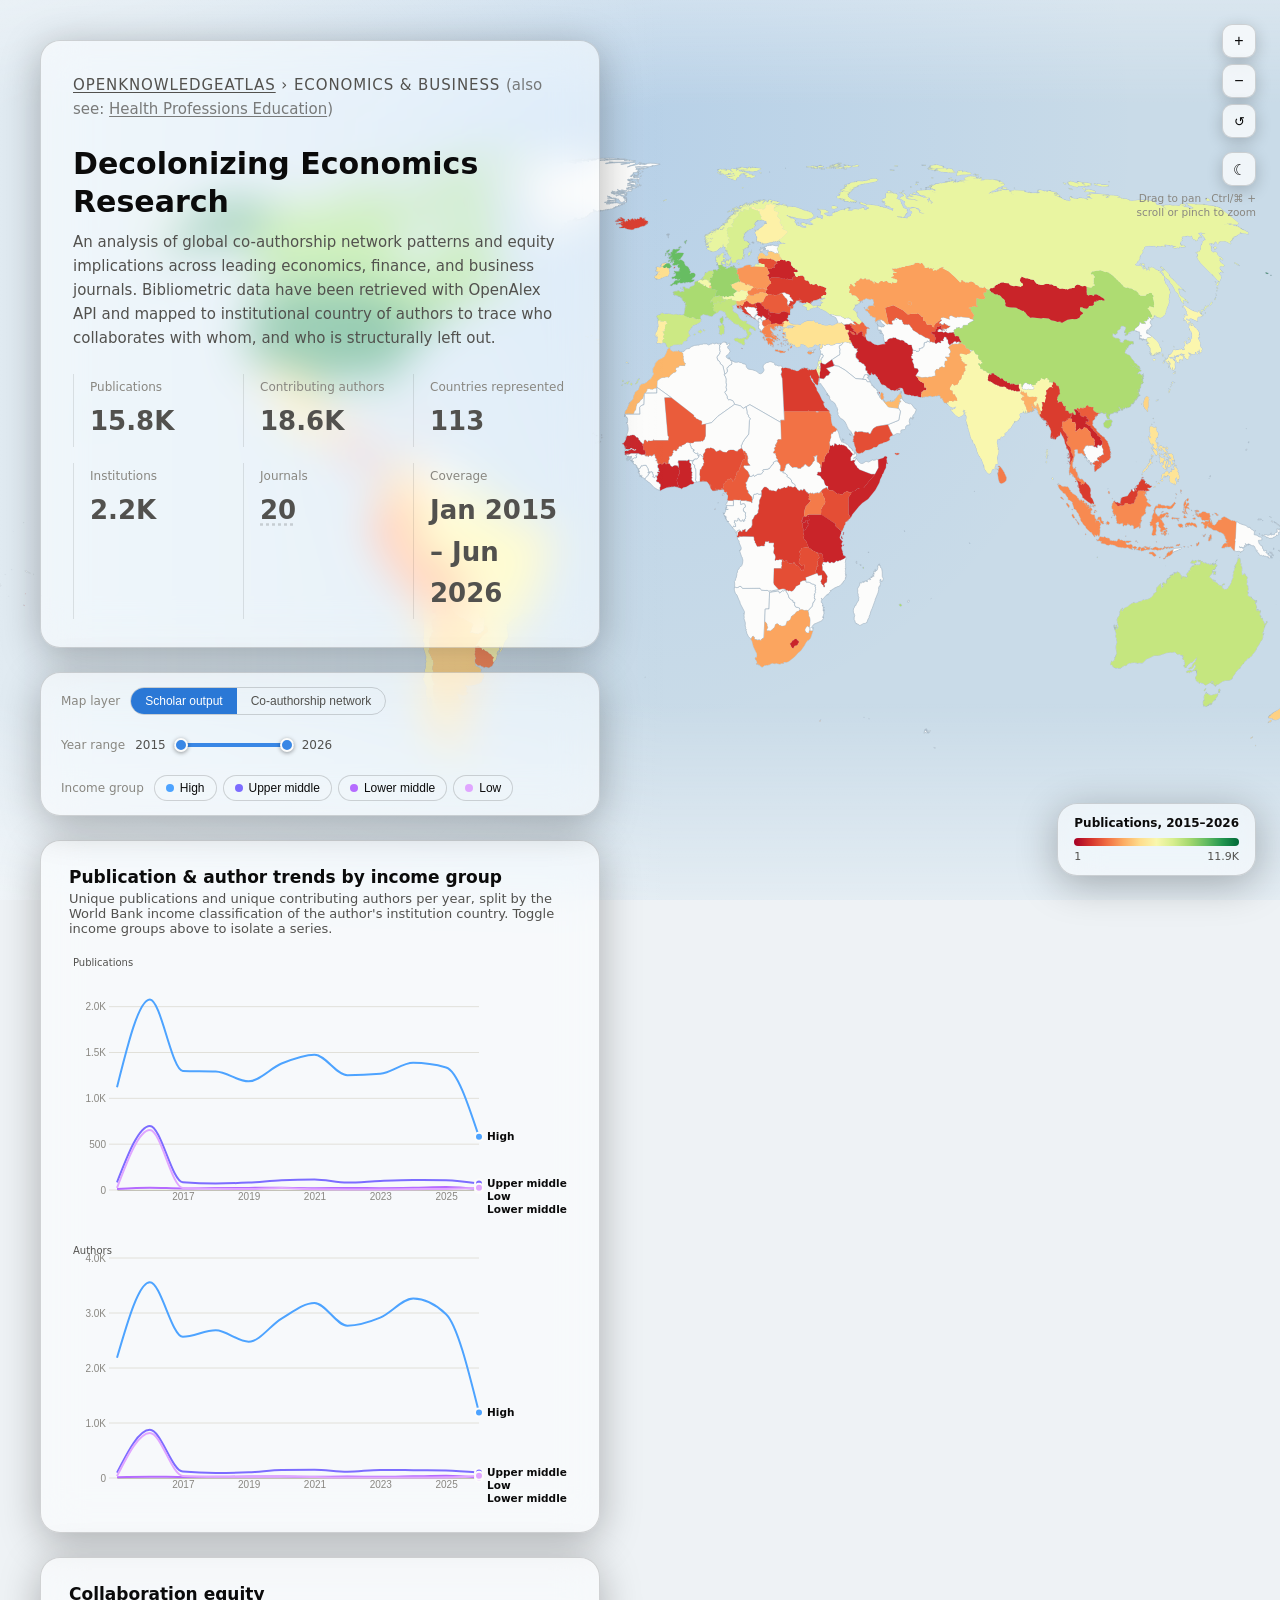
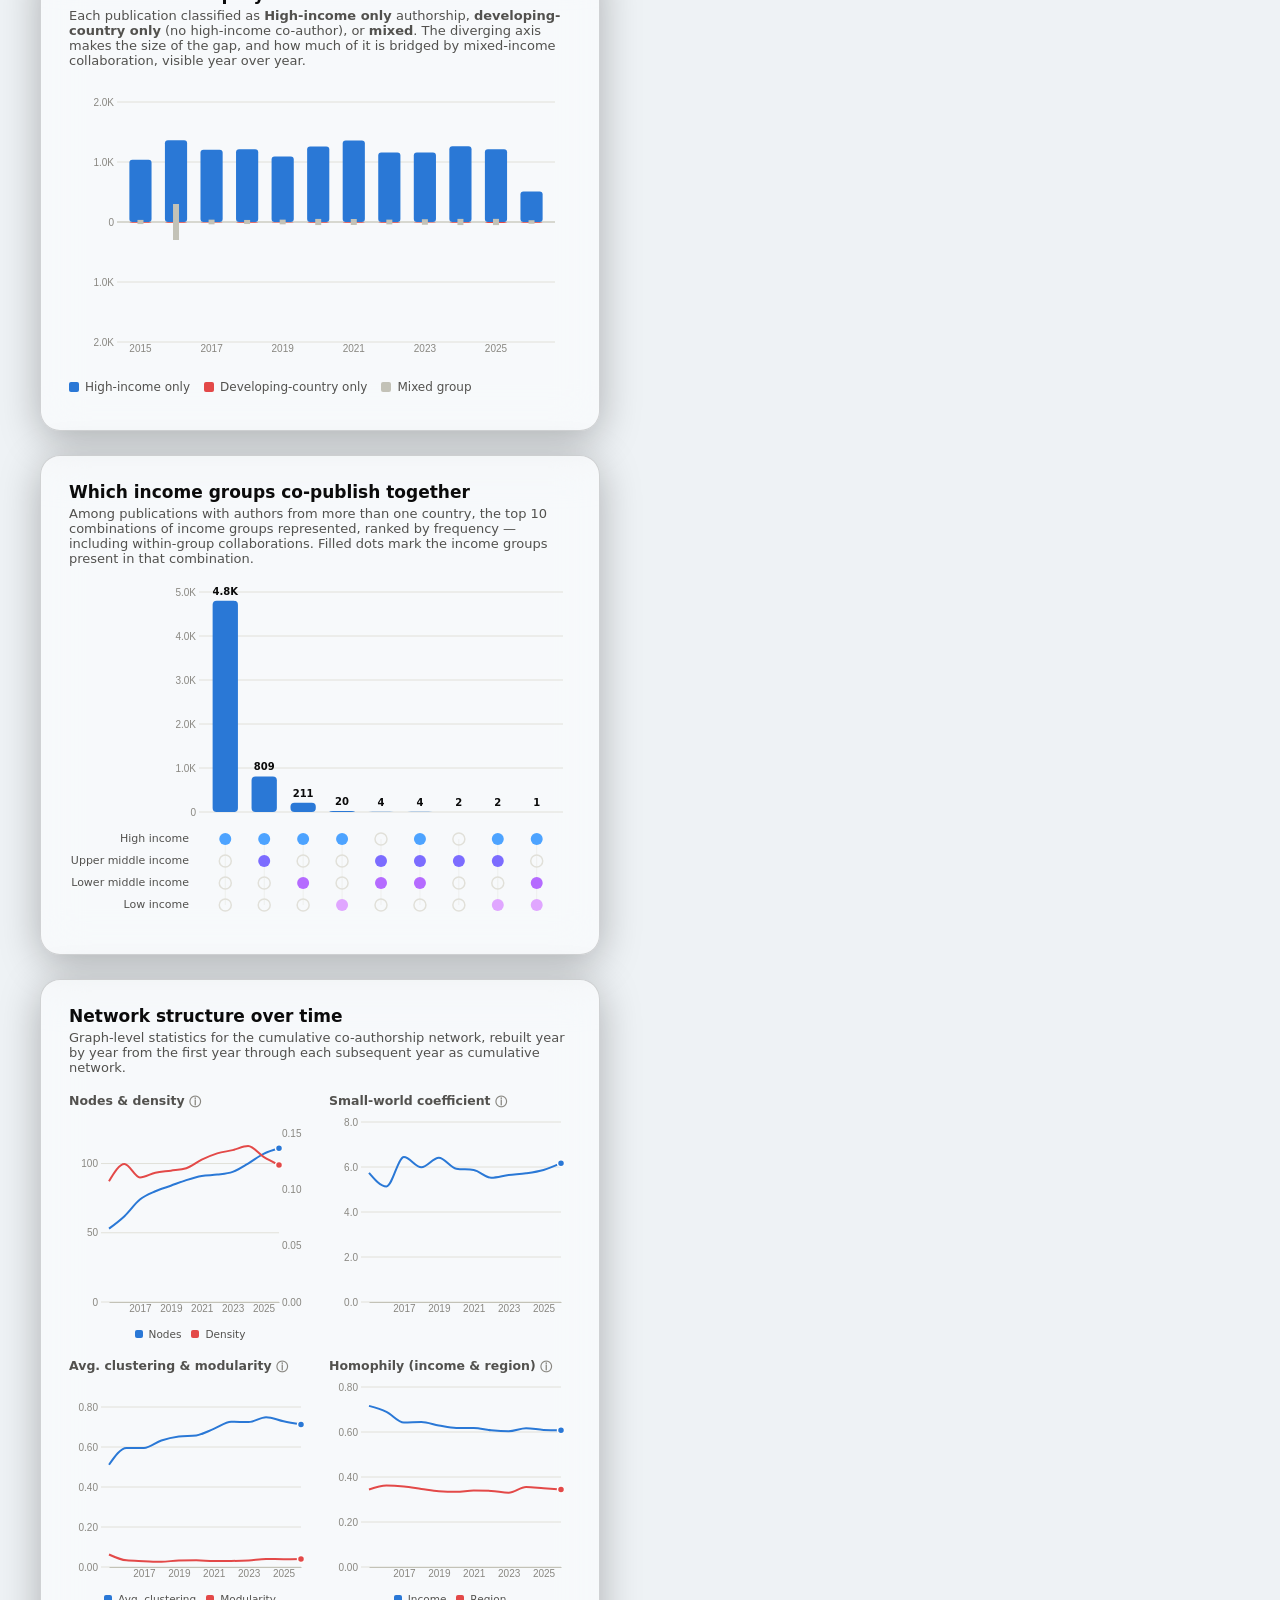
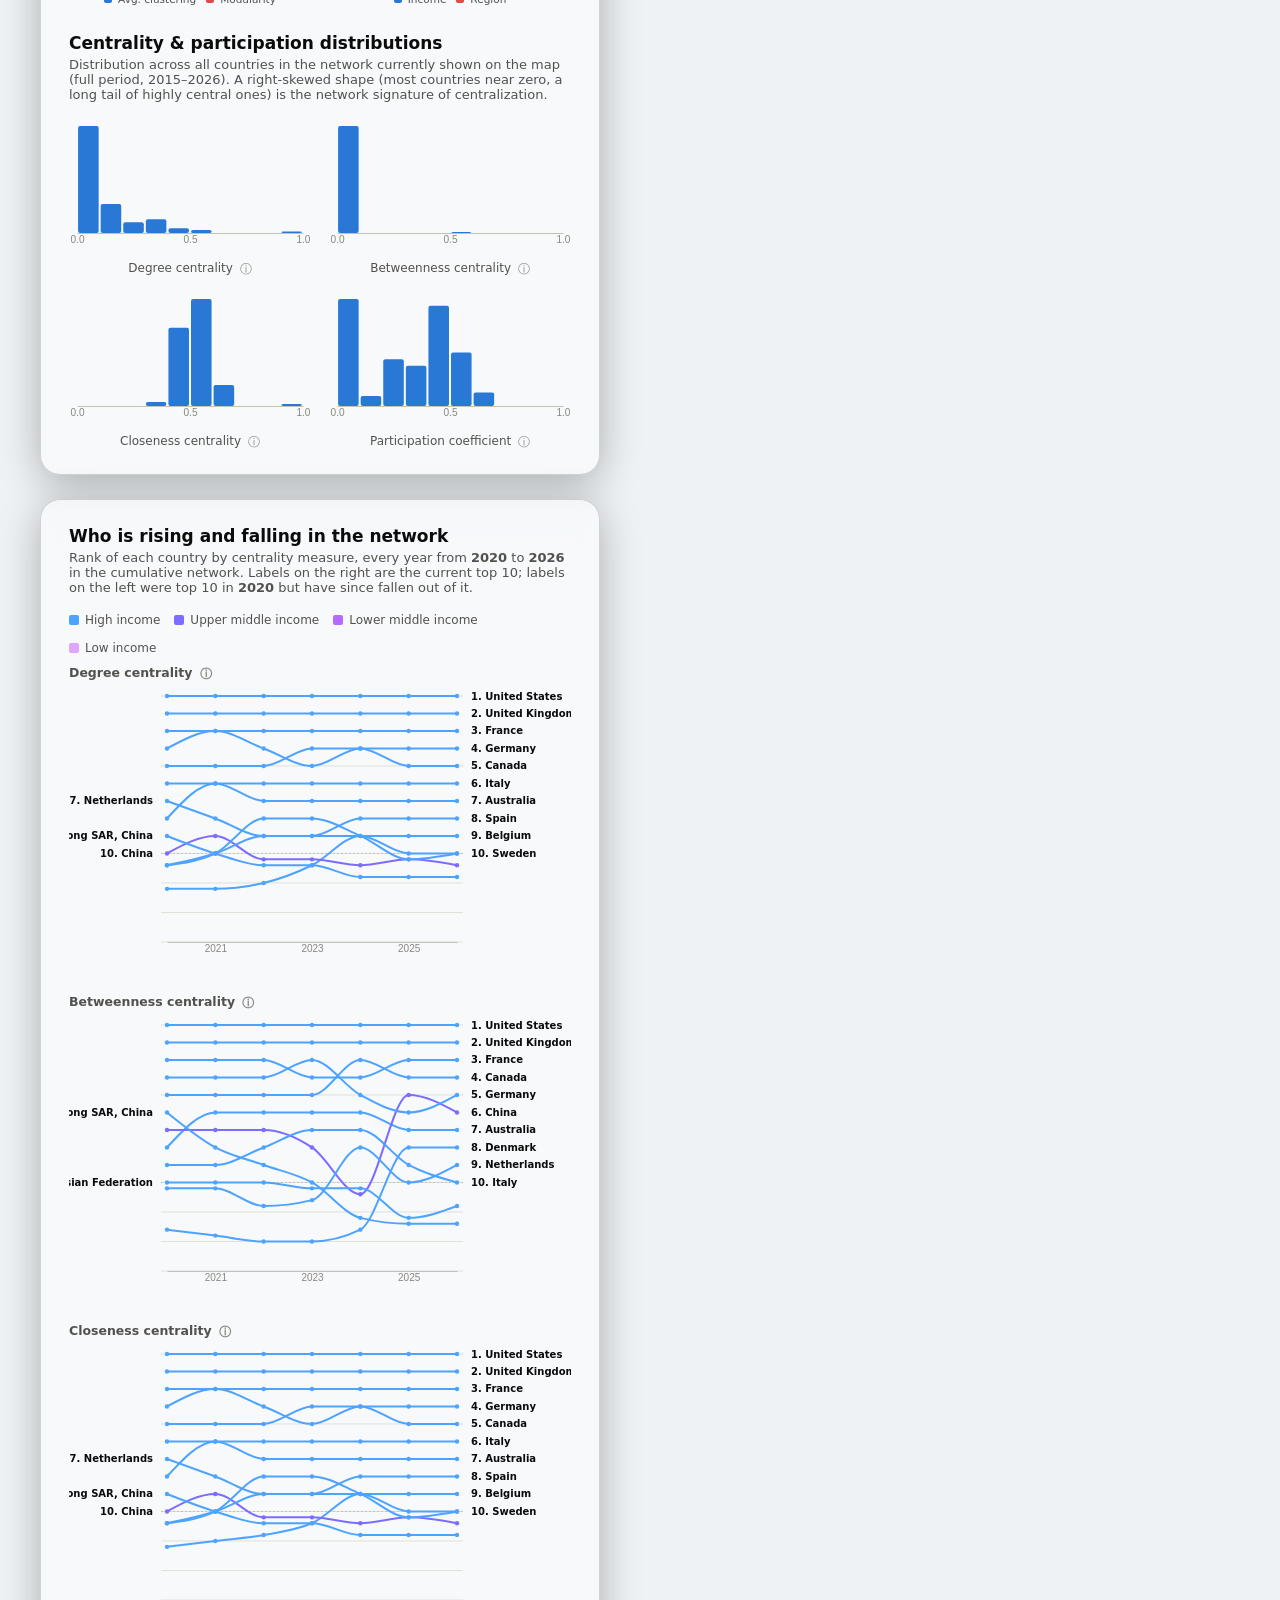
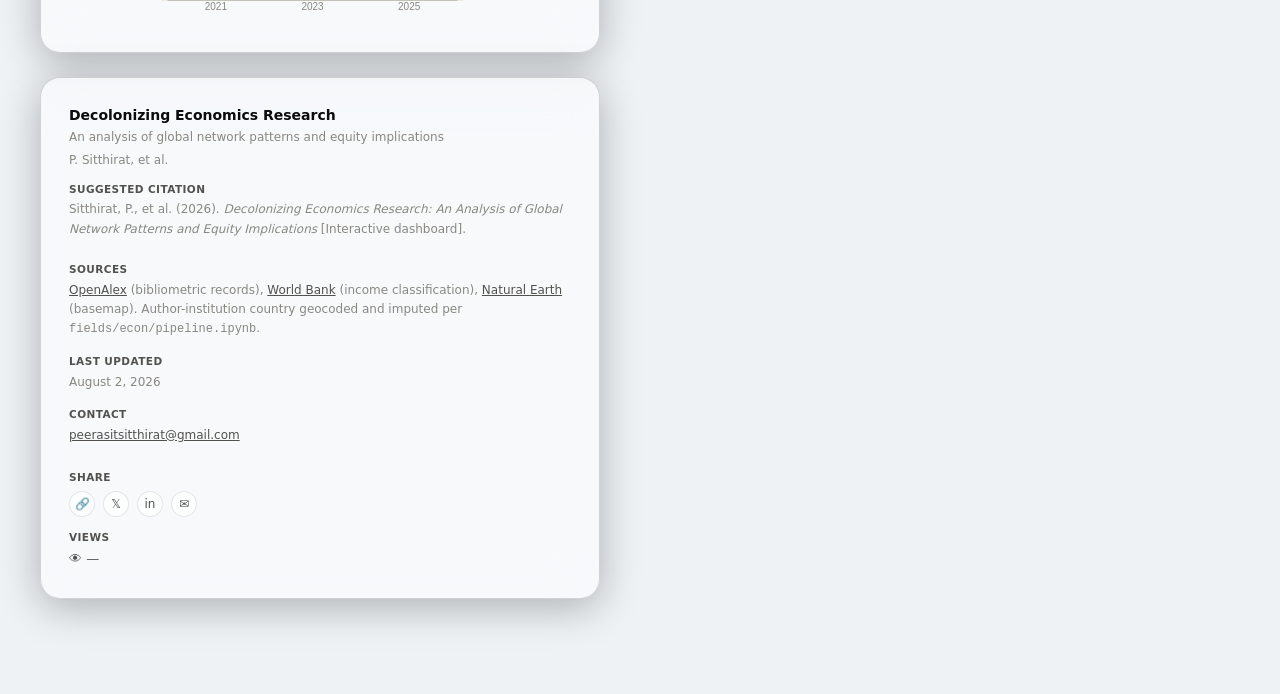
==== dashboard/econ/index.html @ dbc2b6e1 "Restructure repo for multi-field expansion (OpenKnowledgeAtlas) Generalizes the pipeline beyond the " ====
<!doctype html>
<html lang="en">
<head>
<meta charset="utf-8">
<meta name="viewport" content="width=device-width, initial-scale=1">
<title>Decolonizing Economics Research — Global Network Dashboard</title>
<meta name="description" content="An interactive analysis of global co-authorship network patterns and equity implications across leading economics, finance, and business journals.">

<!-- Open Graph / Facebook, LinkedIn -->
<meta property="og:type" content="website">
<meta property="og:url" content="https://psitthirat.github.io/OpenKnowledgeAtlas/econ/">
<meta property="og:title" content="Decolonizing Economics Research">
<meta property="og:description" content="An interactive analysis of global co-authorship network patterns and equity implications across leading economics, finance, and business journals.">
<meta property="og:image" content="https://psitthirat.github.io/OpenKnowledgeAtlas/shared/og-image.jpg">
<meta property="og:image:width" content="1200">
<meta property="og:image:height" content="630">

<!-- Twitter/X Card -->
<meta name="twitter:card" content="summary_large_image">
<meta name="twitter:url" content="https://psitthirat.github.io/OpenKnowledgeAtlas/econ/">
<meta name="twitter:title" content="Decolonizing Economics Research">
<meta name="twitter:description" content="An interactive analysis of global co-authorship network patterns and equity implications across leading economics, finance, and business journals.">
<meta name="twitter:image" content="https://psitthirat.github.io/OpenKnowledgeAtlas/shared/og-image.jpg">

<script>
  // Applied synchronously, before CSS paints, so the theme never flashes
  // the wrong value first. Always stamps data-theme (falling back to the
  // OS preference when nothing is saved yet) so style.css has exactly one
  // set of rules to define per theme -- no separate prefers-color-scheme
  // block to keep in sync by hand.
  (function () {
    try {
      var t = localStorage.getItem("theme");
      if (t !== "light" && t !== "dark") {
        t = window.matchMedia("(prefers-color-scheme: dark)").matches ? "dark" : "light";
      }
      document.documentElement.setAttribute("data-theme", t);
    } catch (e) {}
  })();
</script>
<link rel="stylesheet" href="../shared/style.css?v=27">
</head>
<body class="viz-root">

  <div id="map-layer"><svg id="world-svg"></svg></div>
  <div class="map-vignette"></div>
  <div id="tooltip"></div>
  <div class="glass" id="map-legend"></div>
  <div id="zoom-controls">
    <button id="zoom-in" title="Zoom in" aria-label="Zoom in">+</button>
    <button id="zoom-out" title="Zoom out" aria-label="Zoom out">&minus;</button>
    <button id="zoom-reset" title="Reset view" aria-label="Reset view">&#8634;</button>
    <button id="theme-toggle" title="Toggle light/dark theme" aria-label="Toggle light/dark theme"></button>
  </div>
  <p id="zoom-hint">Drag to pan &middot; Ctrl/&#8984; + scroll or pinch to zoom</p>

  <div id="content">

    <header class="glass hero">
      <p class="hero-eyebrow">
        <a href="../">OpenKnowledgeAtlas</a> &rsaquo; Economics &amp; Business
        <span class="field-switch">(also see: <a href="../meded/">Health Professions Education</a>)</span>
      </p>
      <h1>Decolonizing Economics Research</h1>
      <p>An analysis of global co-authorship network patterns and equity implications across leading economics,
        finance, and business journals. Bibliometric data have been retrieved with OpenAlex API and mapped to
        institutional country of authors to trace who collaborates with whom, and who is structurally left out.</p>
      <div class="kpi-row" id="kpi-row"></div>
    </header>

    <nav class="glass" id="filter-bar">
      <div class="filter-group">
        <span class="fg-label">Map layer</span>
        <div class="map-mode-toggle" id="map-mode-toggle">
          <button data-mode="choropleth" class="is-active">Scholar output</button>
          <button data-mode="network">Co-authorship network</button>
        </div>
      </div>
      <div class="filter-group" id="network-variant-group" style="display:none;">
        <span class="fg-label">Network snapshot</span>
        <select id="network-variant-select">
          <option value="network_full">Full period (2015&ndash;2026)</option>
          <option value="network_early_period">Early period (2015&ndash;2019)</option>
          <option value="network_lic_first_author">Low-income first-author only</option>
        </select>
      </div>
      <div class="filter-group" id="year-range-group">
        <span class="fg-label">Year range</span>
        <div class="year-range">
          <span id="year-range-min-label">2015</span>
          <div class="range-slider">
            <div class="range-track"></div>
            <div class="range-track-fill" id="range-track-fill"></div>
            <input type="range" id="year-range-min" min="2015" max="2026" value="2015" step="1">
            <input type="range" id="year-range-max" min="2015" max="2026" value="2026" step="1">
          </div>
          <span id="year-range-max-label">2026</span>
        </div>
      </div>
      <div class="filter-group">
        <span class="fg-label">Income group</span>
        <div class="chip-set" id="income-chip-set"></div>
      </div>
    </nav>

    <section class="glass panel" id="panel-trends">
      <h2>Publication &amp; author trends by income group</h2>
      <p class="panel-sub">Unique publications and unique contributing authors per year, split by the World Bank
        income classification of the author's institution country. Toggle income groups above to isolate a series.</p>
      <div class="panel-grid cols-2">
        <div>
          <svg id="chart-trend-pubs" class="chart" width="100%" height="260"></svg>
        </div>
        <div>
          <svg id="chart-trend-authors" class="chart" width="100%" height="260"></svg>
        </div>
      </div>
    </section>

    <section class="glass panel" id="panel-equity">
      <h2>Collaboration equity</h2>
      <p class="panel-sub">Each publication classified as <strong>High-income only</strong> authorship, <strong>developing-country
        only</strong> (no high-income co-author), or <strong>mixed</strong>. The diverging axis makes the size of the gap,
        and how much of it is bridged by mixed-income collaboration, visible year over year.</p>
      <svg id="chart-equity" class="chart" width="100%" height="280"></svg>
      <div class="legend" id="equity-legend"></div>
    </section>

    <section class="glass panel" id="panel-upset">
      <h2>Which income groups co-publish together</h2>
      <p class="panel-sub">Among publications with authors from more than one country, the top 10 combinations of
        income groups represented, ranked by frequency &mdash; including within-group collaborations.
        Filled dots mark the income groups present in that combination.</p>
      <svg id="chart-upset" class="chart" width="100%" height="340"></svg>
    </section>

    <section class="glass panel" id="panel-network-stats">
      <h2>Network structure over time</h2>
      <p class="panel-sub">Graph-level statistics for the cumulative co-authorship network, rebuilt year by year from
        the first year through each subsequent year as cumulative network.</p>
      <div class="small-multiples" id="network-timeseries-grid">
        <div class="ts-card">
          <h3>Nodes &amp; density <span class="info-icon" data-metric="nodes-density">&#9432;</span></h3>
          <svg id="chart-ts-nodes-density" class="chart" width="100%" height="210"></svg>
          <div class="ts-legend" id="ts-legend-nodes-density"></div>
        </div>
        <div class="ts-card">
          <h3>Small-world coefficient <span class="info-icon" data-metric="small-world">&#9432;</span></h3>
          <svg id="chart-ts-smallworld" class="chart" width="100%" height="210"></svg>
          <div class="ts-legend" id="ts-legend-smallworld"></div>
        </div>
        <div class="ts-card">
          <h3>Avg. clustering &amp; modularity <span class="info-icon" data-metric="clustering-modularity">&#9432;</span></h3>
          <svg id="chart-ts-clustering" class="chart" width="100%" height="210"></svg>
          <div class="ts-legend" id="ts-legend-clustering"></div>
        </div>
        <div class="ts-card">
          <h3>Homophily (income &amp; region) <span class="info-icon" data-metric="homophily">&#9432;</span></h3>
          <svg id="chart-ts-homophily" class="chart" width="100%" height="210"></svg>
          <div class="ts-legend" id="ts-legend-homophily"></div>
        </div>
      </div>
      <h2 style="margin-top:28px;">Centrality &amp; participation distributions</h2>
      <p class="panel-sub">Distribution across all countries in the network currently shown on the map
        (<span id="network-stats-variant-label">full period, 2015&ndash;2026</span>). A right-skewed shape (most
        countries near zero, a long tail of highly central ones) is the network signature of centralization.</p>
      <div class="small-multiples" id="centrality-distributions"></div>
    </section>

    <section class="glass panel" id="panel-bump">
      <h2>Who is rising and falling in the network</h2>
      <p class="panel-sub">Rank of each country by centrality measure, every year from
        <strong id="bump-first-label">2015</strong> to <strong id="bump-last-label">2026</strong> in the cumulative
        network. Labels on the right are the current top 10; labels on the left were top 10 in
        <strong id="bump-first-label-2">2015</strong> but have since fallen out of it.</p>
      <div class="legend" id="bump-legend"></div>
      <div class="bump-stack" id="bump-charts"></div>
    </section>

    <footer class="glass" id="site-footer">
      <div class="footer-col">
        <p class="footer-title">Decolonizing Economics Research</p>
        <p class="footer-sub">An analysis of global network patterns and equity implications</p>
        <p class="footer-authors">P. Sitthirat, et al.</p>
        <p class="footer-cite">
          <span class="footer-label">Suggested citation</span>
          Sitthirat, P., et al. <span id="footer-cite-year"></span>. <em>Decolonizing Economics
          Research: An Analysis of Global Network Patterns and Equity Implications</em> [Interactive
          dashboard].
        </p>
      </div>
      <div class="footer-col">
        <p class="footer-label">Sources</p>
        <p class="footer-sources">
          <a href="https://openalex.org" target="_blank" rel="noopener">OpenAlex</a> (bibliometric records),
          <a href="https://www.worldbank.org/en/publication/wdr2016/brief/global-database-of-shared-prosperity" target="_blank" rel="noopener">World Bank</a> (income classification),
          <a href="https://www.naturalearthdata.com" target="_blank" rel="noopener">Natural Earth</a> (basemap).
          Author-institution country geocoded and imputed per <code>fields/econ/pipeline.ipynb</code>.
        </p>
        <p class="footer-label" style="margin-top:12px;">Last updated</p>
        <p id="generated-at"></p>
        <p class="footer-label" style="margin-top:12px;">Contact</p>
        <p><a href="mailto:peerasitsitthirat@gmail.com">peerasitsitthirat@gmail.com</a></p>
      </div>
      <div class="footer-col">
        <p class="footer-label">Share</p>
        <div class="share-row" id="share-row">
          <button type="button" id="share-copy" title="Copy link" aria-label="Copy link">&#128279;</button>
          <a id="share-x" href="#" target="_blank" rel="noopener" title="Share on X" aria-label="Share on X">&#120143;</a>
          <a id="share-linkedin" href="#" target="_blank" rel="noopener" title="Share on LinkedIn" aria-label="Share on LinkedIn">in</a>
          <a id="share-email" href="#" title="Share by email" aria-label="Share by email">&#9993;</a>
        </div>
        <p class="footer-label" style="margin-top:12px;">Views</p>
        <p id="view-counter">&#128065;&nbsp;<span id="view-count">&mdash;</span></p>
      </div>
    </footer>

  </div>

  <script src="../shared/vendor/d3.v7.min.js"></script>
  <script src="../shared/world.js?v=26"></script>
  <script src="data.js?v=26"></script>
  <script src="../shared/app.js?v=28"></script>

  <!-- Privacy-friendly page-view tracking: https://www.goatcounter.com -->
  <script data-goatcounter="https://psitthirat.goatcounter.com/count"
          async src="//gc.zgo.at/count.js"></script>
</body>
</html>
---- dashboard/shared/style.css ----
/* ==========================================================================
   Design tokens — values taken verbatim from the dataviz skill's validated
   reference palette (blue sequential/ordinal ramp, blue<->red diverging
   pair, chart chrome/ink). Dark is the primary surface for this dashboard
   (glass panels over a night map); a light override follows.
   ========================================================================== */

:root {
  color-scheme: dark;

  /* Page + chart chrome */
  --page-bg: #0a0e14;
  --map-ocean: #0e1720;
  --map-land: #2c4256;
  --map-border: #4a6a85;
  --surface-1: #1a1a19;
  --surface-glass: rgba(26, 27, 31, 0.55);
  --surface-glass-strong: rgba(20, 21, 24, 0.72);
  --border-hairline: rgba(255, 255, 255, 0.10);
  --border-hairline-strong: rgba(255, 255, 255, 0.16);

  --text-primary: #ffffff;
  --text-secondary: #c3c2b7;
  --text-muted: #898781;
  --gridline: #2c2c2a;
  --baseline: #383835;

  /* Sequential blue ramp (100 lightest -> 700 darkest) */
  --seq-100: #cde2fb;
  --seq-150: #b7d3f6;
  --seq-200: #9ec5f4;
  --seq-250: #86b6ef;
  --seq-300: #6da7ec;
  --seq-350: #5598e7;
  --seq-400: #3987e5;
  --seq-450: #2a78d6;
  --seq-500: #256abf;
  --seq-550: #1c5cab;
  --seq-600: #184f95;
  --seq-650: #104281;
  --seq-700: #0d366b;

  /* Ordinal ramp for income group (order carries meaning: High -> Low).
     Blue through violet -- deliberately kept out of the red/yellow/green
     hue range used by the RdYlGn choropleth, so the two encodings never
     get visually conflated on the map or elsewhere on the page. */
  --income-high: #4EA5FF;
  --income-upper-mid: #7C6CFF;
  --income-lower-mid: #B56BFF;
  --income-low: #E0A6FF;

  /* Diverging pair: blue <-> red, gray midpoint */
  --div-pos: #3987e5;
  --div-neg: #e66767;
  --div-mid: #ffffff;

  --status-good: #0ca30c;

  --radius-lg: 20px;
  --radius-md: 14px;
  --radius-sm: 8px;
  --blur: 22px;

  --vignette-rgb: 0, 0, 0;
  --node-stroke-color: rgba(0, 0, 0, 0.35);
}

/* Theme values, single source of truth per theme.
   index.html's inline head script always stamps data-theme on <html> before
   first paint -- reading a saved choice, or falling back to the OS
   prefers-color-scheme signal when nothing is saved -- so these two blocks
   are the only place theme colors are ever defined. There is deliberately
   no separate @media (prefers-color-scheme) block here: that used to be a
   second copy of these values that could (and did) drift out of sync with
   this one. To change a theme color, edit here only. */
:root[data-theme="dark"] {
  color-scheme: dark;
  --page-bg: #0a0e14;
  --map-ocean: #0e1720;
  --map-land: #2c4256;
  --map-border: #4a6a85;
  --surface-1: #1a1a19;
  --surface-glass: rgba(26, 27, 31, 0.55);
  --surface-glass-strong: rgba(20, 21, 24, 0.72);
  --border-hairline: rgba(255, 255, 255, 0.10);
  --border-hairline-strong: rgba(255, 255, 255, 0.16);

  --text-primary: #ffffff;
  --text-secondary: #c3c2b7;
  --text-muted: #898781;
  --gridline: #2c2c2a;
  --baseline: #383835;

  --income-high: #4EA5FF;
  --income-upper-mid: #7C6CFF;
  --income-lower-mid: #B56BFF;
  --income-low: #E0A6FF;

  --div-pos: #3987e5;
  --div-neg: #e66767;
  --div-mid: #ffffff;

  --status-good: #0ca30c;

  --vignette-rgb: 0, 0, 0;
  --node-stroke-color: rgba(0, 0, 0, 0.35);
}
:root[data-theme="light"] {
  color-scheme: light;
  --page-bg: #eef2f5;
  --map-ocean: #c9dbe8;
  --map-land: #fcfcfb;
  --map-border: #9fb3c2;
  --surface-1: #fcfcfb;
  --surface-glass: rgba(255, 255, 255, 0.55);
  --surface-glass-strong: rgba(255, 255, 255, 0.72);
  --border-hairline: rgba(11, 11, 11, 0.10);
  --border-hairline-strong: rgba(11, 11, 11, 0.16);

  --text-primary: #0b0b0b;
  --text-secondary: #52514e;
  --text-muted: #898781;
  --gridline: #e1e0d9;
  --baseline: #c3c2b7;

  --income-high: #4da3ff;
  --income-upper-mid: #7C6CFF;
  --income-lower-mid: #B56BFF;
  --income-low: #E0A6FF;

  --div-pos: #2a78d6;
  --div-neg: #e34948;
  --div-mid: #c3c2b7;

  --status-good: #006300;

  --vignette-rgb: 255, 255, 255;
  --node-stroke-color: rgba(255, 255, 255, 0.6);
}

* { box-sizing: border-box; }

html, body {
  margin: 0;
  padding: 0;
  min-height: 100%;
  background: var(--page-bg);
  color: var(--text-primary);
  font-family: system-ui, -apple-system, "Segoe UI", sans-serif;
}

body {
  font-variant-numeric: proportional-nums;
}

/* ==========================================================================
   Background map layer — fixed, full-viewport
   ========================================================================== */

#map-layer {
  position: fixed;
  inset: 0;
  z-index: 0;
  background:
    radial-gradient(ellipse at 50% 15%, rgba(57, 135, 229, 0.12) 0%, rgba(57, 135, 229, 0) 55%),
    var(--map-ocean);
}

#map-layer svg {
  width: 100%;
  height: 100%;
  display: block;
}

.map-land {
  fill: var(--map-land);
  stroke: var(--map-border);
  stroke-width: 0.6;
  vector-effect: non-scaling-stroke;
}

#zoom-root { cursor: grab; }
#zoom-root:active { cursor: grabbing; }

.map-vignette {
  position: fixed;
  inset: 0;
  z-index: 1;
  pointer-events: none;
  background:
    linear-gradient(90deg, rgba(var(--vignette-rgb), 0.45) 0%, rgba(var(--vignette-rgb), 0.15) 34%, rgba(var(--vignette-rgb), 0) 52%),
    linear-gradient(180deg, rgba(var(--vignette-rgb), 0.3) 0%, rgba(var(--vignette-rgb), 0) 12%, rgba(var(--vignette-rgb), 0) 78%, rgba(var(--vignette-rgb), 0.5) 100%);
}
@media (max-width: 860px) {
  .map-vignette { background: linear-gradient(180deg, rgba(var(--vignette-rgb), 0.3) 0%, rgba(var(--vignette-rgb), 0) 12%, rgba(var(--vignette-rgb), 0) 78%, rgba(var(--vignette-rgb), 0.5) 100%); }
}

.network-edge { stroke: var(--seq-300); fill: none; vector-effect: non-scaling-stroke; }
.network-node { stroke: var(--node-stroke-color); stroke-width: 0.75; cursor: pointer; }
.network-node.is-dimmed, .network-edge.is-dimmed { opacity: 0.08; }
.country-fill.is-dimmed { opacity: 0.25; }

/* ==========================================================================
   Foreground content
   ========================================================================== */

#content {
  position: relative;
  z-index: 2;
  width: min(600px, 92vw);
  margin: 0;
  padding: 40px 0 96px 40px;
  display: flex;
  flex-direction: column;
  gap: 24px;
  pointer-events: none; /* re-enabled on .glass panels below so the map stays interactive in the gutter */
}
#content > * { pointer-events: auto; }

@media (max-width: 860px) {
  #content { width: 100%; padding: 24px 16px 96px; }
}

.glass {
  background: var(--surface-glass);
  backdrop-filter: blur(var(--blur)) saturate(140%);
  -webkit-backdrop-filter: blur(var(--blur)) saturate(140%);
  border: 1px solid var(--border-hairline-strong);
  border-radius: var(--radius-lg);
  box-shadow: 0 8px 40px rgba(0,0,0,0.28);
}

/* Hero */
.hero { padding: 32px 32px 28px; }
.hero-eyebrow {
  color: var(--text-secondary);
  font-size: 13px;
  letter-spacing: 0.06em;
  text-transform: uppercase;
  margin: 0 0 8px;
}
.hero-eyebrow a { color: inherit; text-decoration: underline; text-underline-offset: 2px; }
.hero-eyebrow a:hover { color: var(--text-primary); }
.hero-eyebrow .field-switch { text-transform: none; letter-spacing: normal; opacity: 0.75; }

/* Hub landing page: field-card grid */
.field-grid {
  display: grid;
  grid-template-columns: repeat(auto-fit, minmax(220px, 1fr));
  gap: 16px;
  margin-top: 8px;
}
.field-card {
  display: block;
  padding: 20px;
  border-radius: var(--radius-lg);
  border: 1px solid var(--border-hairline-strong);
  background: var(--surface-glass-strong);
  color: inherit;
  text-decoration: none;
  transition: transform 0.15s ease, border-color 0.15s ease;
}
.field-card:hover { transform: translateY(-2px); border-color: var(--seq-400); }
.field-card h3 { margin: 0 0 6px; font-size: 17px; font-weight: 600; }
.field-card p { margin: 0; color: var(--text-secondary); font-size: 13.5px; line-height: 1.5; }
.field-card .field-card-eyebrow {
  display: block; font-size: 11px; letter-spacing: 0.06em; text-transform: uppercase;
  color: var(--text-muted); margin-bottom: 6px;
}
.field-card.is-placeholder { opacity: 0.5; cursor: default; }
.field-card.is-placeholder:hover { transform: none; border-color: var(--border-hairline-strong); }
.hero h1 {
  font-size: 30px;
  line-height: 1.25;
  font-weight: 600;
  margin: 0 0 10px;
  max-width: 46ch;
}
.hero p {
  color: var(--text-secondary);
  font-size: 15px;
  line-height: 1.6;
  max-width: 68ch;
  margin: 0 0 24px;
}

.kpi-row {
  display: grid;
  grid-template-columns: repeat(auto-fit, minmax(130px, 1fr));
  gap: 16px;
}
.stat-tile { padding: 4px 0px 4px 16px; border-left: 1px solid var(--border-hairline);}
.stat-tile .label { color: var(--text-muted); font-size: 12px; margin: 0 0 4px; }
.stat-tile .value { font-size: 26px; font-weight: 600; margin: 0; }
.stat-tile.has-tooltip { cursor: help; }
.stat-tile.has-tooltip .value { text-decoration: underline dotted var(--border-hairline-strong); text-underline-offset: 4px; }

/* Sticky filter bar */
#filter-bar {
  position: sticky;
  top: 16px;
  z-index: 5;
  padding: 14px 20px;
  display: flex;
  flex-wrap: wrap;
  align-items: center;
  gap: 20px;
}
.filter-group { display: flex; align-items: center; gap: 10px; }
.filter-group .fg-label { font-size: 12px; color: var(--text-muted); white-space: nowrap; }

.chip-set { display: flex; gap: 6px; flex-wrap: wrap; }
.chip {
  font-size: 12px;
  padding: 5px 11px;
  border-radius: 999px;
  border: 1px solid var(--border-hairline-strong);
  background: transparent;
  color: var(--text-secondary);
  cursor: pointer;
  display: inline-flex;
  align-items: center;
  gap: 6px;
  transition: background 0.15s, color 0.15s, border-color 0.15s;
}
.chip .swatch { width: 8px; height: 8px; border-radius: 50%; }
.chip.is-active { color: var(--text-primary); border-color: var(--border-hairline-strong); background: rgba(255,255,255,0.08); }
.chip.is-off { opacity: 0.4; }
.chip:hover { background: rgba(255,255,255,0.06); }

select { accent-color: var(--seq-400); }
select {
  font-size: 12px;
  background: rgba(255,255,255,0.06);
  color: var(--text-primary);
  border: 1px solid var(--border-hairline-strong);
  border-radius: var(--radius-sm);
  padding: 5px 8px;
}

.map-mode-toggle { display: flex; border: 1px solid var(--border-hairline-strong); border-radius: 999px; overflow: hidden; }
.map-mode-toggle button {
  font-size: 12px;
  padding: 6px 14px;
  background: transparent;
  border: none;
  color: var(--text-secondary);
  cursor: pointer;
}
.map-mode-toggle button.is-active { background: var(--seq-450); color: #fff; }

.year-range { display: flex; align-items: center; gap: 8px; font-size: 12px; color: var(--text-secondary); font-variant-numeric: tabular-nums; }

/* Dual-handle range slider: two <input type=range> stacked on one track,
   pointer-events limited to each thumb so both stay independently grabbable. */
.range-slider { position: relative; width: 120px; max-width: 28vw; height: 20px; }
@media (max-width: 500px) { .range-slider { width: 80px; max-width: 30vw; } }

.range-track {
  position: absolute;
  top: 50%; left: 0; right: 0;
  height: 4px;
  background: var(--gridline);
  border-radius: 2px;
  transform: translateY(-50%);
}
.range-track-fill {
  position: absolute;
  top: 50%; height: 4px;
  background: var(--seq-400);
  border-radius: 2px;
  transform: translateY(-50%);
}

.range-slider input[type="range"] {
  position: absolute;
  top: 0; left: 0;
  width: 100%;
  height: 20px;
  margin: 0;
  background: transparent;
  pointer-events: none;
  -webkit-appearance: none;
  appearance: none;
}
.range-slider input[type="range"]::-webkit-slider-runnable-track { background: transparent; height: 20px; }
.range-slider input[type="range"]::-moz-range-track { background: transparent; height: 20px; }
.range-slider input[type="range"]::-webkit-slider-thumb {
  -webkit-appearance: none;
  appearance: none;
  pointer-events: auto;
  width: 14px; height: 14px;
  margin-top: 3px;
  border-radius: 50%;
  background: var(--seq-400);
  border: 2px solid var(--surface-1);
  box-shadow: 0 1px 4px rgba(0,0,0,0.4);
  cursor: pointer;
}
.range-slider input[type="range"]::-moz-range-thumb {
  pointer-events: auto;
  width: 14px; height: 14px;
  border-radius: 50%;
  background: var(--seq-400);
  border: 2px solid var(--surface-1);
  box-shadow: 0 1px 4px rgba(0,0,0,0.4);
  cursor: pointer;
}
#year-range-min { z-index: 1; }
#year-range-max { z-index: 2; }

/* Panels */
.panel { padding: 26px 28px; }
.panel h2 { font-size: 17px; font-weight: 600; margin: 0 0 4px; }
.panel .panel-sub { color: var(--text-secondary); font-size: 13px; margin: 0 0 18px; max-width: 70ch; }
.panel-grid { display: grid; grid-template-columns: 1fr; gap: 24px; }
@media (max-width: 500px) { .kpi-row { grid-template-columns: repeat(2, 1fr); } }

.legend { display: flex; flex-wrap: wrap; gap: 14px; margin-top: 10px; margin-bottom: 10px; }
.legend-item { display: flex; align-items: center; gap: 6px; font-size: 12px; color: var(--text-secondary); }
.legend-item .swatch { width: 10px; height: 10px; border-radius: 2px; }

/* Axis / gridline typography shared across custom SVG charts */
.axis text { fill: var(--text-muted); font-size: 10px; }
.axis-label { fill: var(--text-secondary); font-size: 10px; }
.gridline { stroke: var(--gridline); stroke-width: 1; }
.baseline { stroke: var(--baseline); stroke-width: 1; }
.direct-label { fill: var(--text-primary); font-size: 11px; font-weight: 600; }
.direct-label.muted { fill: var(--text-secondary); font-weight: 400; }

/* Small multiples grid */
.small-multiples { display: grid; grid-template-columns: repeat(2, 1fr); gap: 18px; }
@media (max-width: 500px) { .small-multiples { grid-template-columns: 1fr; } }

.bump-stack { display: grid; grid-template-columns: 1fr; gap: 26px; }
.bump-card .sm-title { font-size: 12.5px; font-weight: 600; color: var(--text-secondary); margin: 0 0 4px; text-align: left; }
.bump-badge { font-size: 11px; font-weight: 600; text-anchor: end; }
.sm-card { text-align: center; }
.sm-card .sm-title { font-size: 12px; color: var(--text-secondary); margin: 6px 0 0; }

.ts-card h3 { font-size: 12.5px; font-weight: 600; color: var(--text-secondary); margin: 0 0 4px; text-align: left; }
.ts-legend { display: flex; flex-wrap: wrap; gap: 10px; justify-content: center; margin-top: 2px; }
.ts-legend .legend-item { font-size: 10.5px; }
.ts-legend .swatch { width: 8px; height: 8px; }

.info-icon {
  display: inline-block;
  cursor: help;
  color: var(--text-muted);
  font-size: 12px;
  line-height: 1;
  vertical-align: -1px;
}
.info-icon:hover { color: var(--text-primary); }
.sm-title .info-icon { margin-left: 3px; }

/* Tooltip */
#tooltip {
  position: fixed;
  z-index: 50;
  pointer-events: none;
  background: var(--surface-glass-strong);
  backdrop-filter: blur(14px);
  border: 1px solid var(--border-hairline-strong);
  border-radius: var(--radius-sm);
  padding: 8px 11px;
  font-size: 12px;
  line-height: 1.5;
  color: var(--text-primary);
  opacity: 0;
  transition: opacity 0.1s;
  max-width: 240px;
}
#tooltip .tt-title { font-weight: 600; margin-bottom: 2px; }
#tooltip .tt-row {
  color: var(--text-secondary);
  display: flex;
  justify-content: space-between;
  align-items: baseline;
  gap: 12px;
}
#tooltip .tt-row > span:first-child { flex-shrink: 0; }
#tooltip .tt-row > span:last-child { text-align: right; }

#map-legend {
  position: fixed;
  right: 24px;
  bottom: 24px;
  z-index: 4;
  padding: 12px 16px;
  font-size: 11px;
  color: var(--text-secondary);
  min-width: 190px;
}
#map-legend .ml-title { color: var(--text-primary); font-weight: 600; font-size: 12px; margin: 0 0 8px; }
#map-legend .ml-bar { height: 8px; border-radius: 4px; margin-bottom: 4px; }
#map-legend .ml-scale { display: flex; justify-content: space-between; font-variant-numeric: tabular-nums; }
#map-legend .ml-dots { display: flex; flex-direction: column; gap: 5px; }
#map-legend .ml-dot-row { display: flex; align-items: center; gap: 7px; }
#map-legend .ml-dot { width: 9px; height: 9px; border-radius: 50%; flex: none; }
@media (max-width: 860px) { #map-legend { display: none; } }

/* Zoom controls */
#zoom-controls {
  position: fixed;
  right: 24px;
  top: 24px;
  z-index: 4;
  display: flex;
  flex-direction: column;
  gap: 6px;
}
#zoom-controls button {
  width: 34px;
  height: 34px;
  border-radius: 10px;
  border: 1px solid var(--border-hairline-strong);
  background: var(--surface-glass-strong);
  backdrop-filter: blur(var(--blur));
  -webkit-backdrop-filter: blur(var(--blur));
  color: var(--text-primary);
  font-size: 16px;
  line-height: 1;
  cursor: pointer;
  display: flex;
  align-items: center;
  justify-content: center;
  box-shadow: 0 4px 16px rgba(0,0,0,0.2);
}
#zoom-controls button:hover { background: rgba(255,255,255,0.14); }
#zoom-controls button:active { background: rgba(255,255,255,0.2); }
#zoom-controls #zoom-reset { font-size: 13px; }
#zoom-controls #theme-toggle { margin-top: 8px; font-size: 15px; }
#zoom-hint {
  position: fixed;
  right: 24px;
  top: 180px;
  z-index: 4;
  font-size: 10.5px;
  color: var(--text-muted);
  text-align: right;
  max-width: 120px;
  line-height: 1.4;
  pointer-events: none;
}
@media (max-width: 860px) { #zoom-controls, #zoom-hint { display: none; } }

footer.glass {
  padding: 26px 28px;
  font-size: 12px;
  line-height: 1.6;
  color: var(--text-muted);
  display: grid;
  grid-template-columns: 1fr;
  gap: 22px;
}
footer.glass a { color: var(--text-secondary); }
footer.glass a:hover { color: var(--text-primary); }
footer.glass .footer-col { display: flex; flex-direction: column; }
footer.glass .footer-title { color: var(--text-primary); font-size: 14px; font-weight: 600; margin: 0 0 2px; }
footer.glass .footer-sub { margin: 0 0 4px; }
footer.glass .footer-authors { margin: 0 0 10px; }
footer.glass .footer-label {
  color: var(--text-secondary);
  font-size: 10.5px;
  font-weight: 600;
  letter-spacing: 0.04em;
  text-transform: uppercase;
  margin: 0 0 3px;
}
footer.glass .footer-cite { margin: 0; }
footer.glass .footer-cite .footer-label { display: block; }
footer.glass p { margin: 0 0 2px; }

footer.glass .share-row { display: flex; gap: 8px; margin: 2px 0 0; }
footer.glass .share-row a,
footer.glass .share-row button {
  display: inline-flex;
  align-items: center;
  justify-content: center;
  width: 26px;
  height: 26px;
  border-radius: 50%;
  background: var(--surface-glass-strong);
  border: 1px solid var(--border-hairline);
  color: var(--text-secondary);
  font-size: 12px;
  font-family: inherit;
  line-height: 1;
  cursor: pointer;
  text-decoration: none;
  transition: background 0.15s, color 0.15s;
}
footer.glass .share-row a:hover,
footer.glass .share-row button:hover { background: rgba(255,255,255,0.14); color: var(--text-primary); }
footer.glass .share-row #share-copy.copied { color: var(--status-good); }
footer.glass #view-counter { font-size: 13px; color: var(--text-secondary); }

.table-toggle { background: none; border: none; color: var(--text-muted); font-size: 11px; text-decoration: underline; cursor: pointer; padding: 0; margin-top: 8px; }
table.data-table { width: 100%; border-collapse: collapse; font-size: 12px; margin-top: 10px; }
table.data-table th, table.data-table td { text-align: left; padding: 5px 8px; border-bottom: 1px solid var(--border-hairline); font-variant-numeric: tabular-nums; }
table.data-table th { color: var(--text-muted); font-weight: 500; }
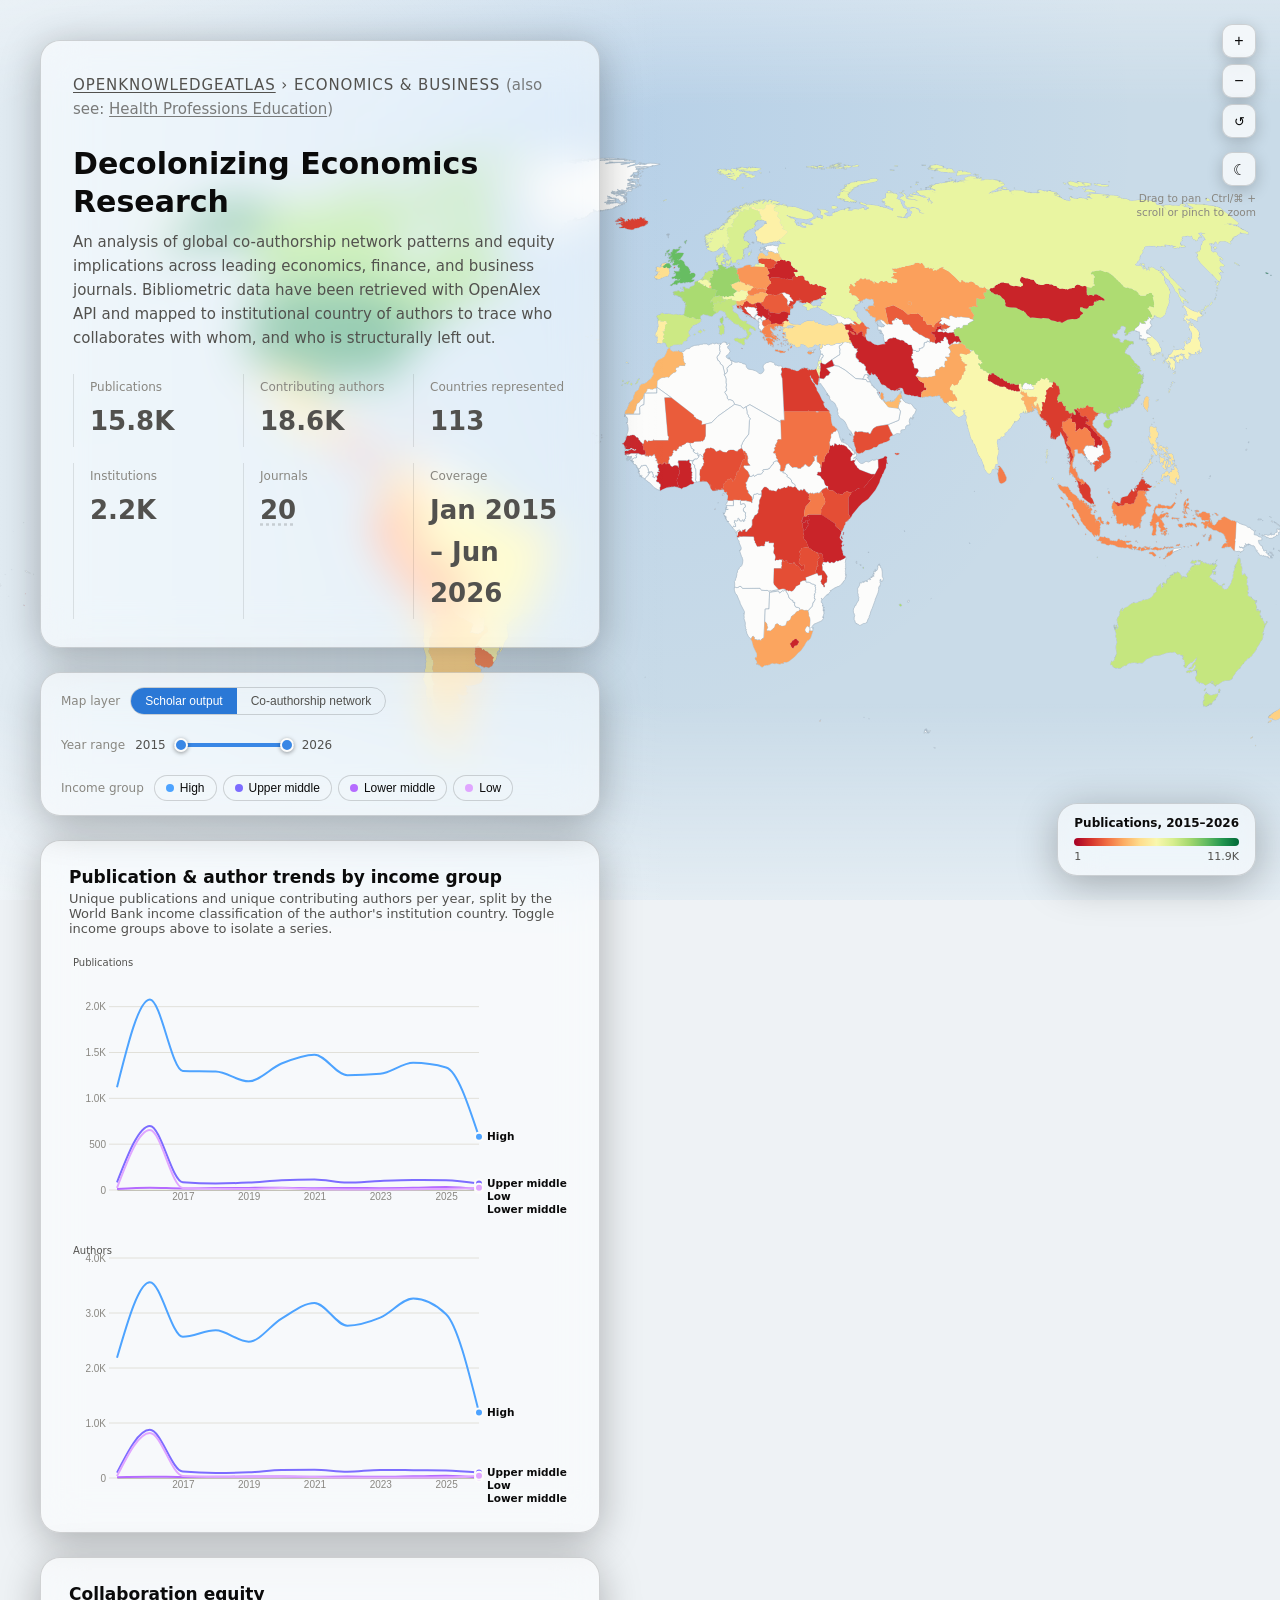
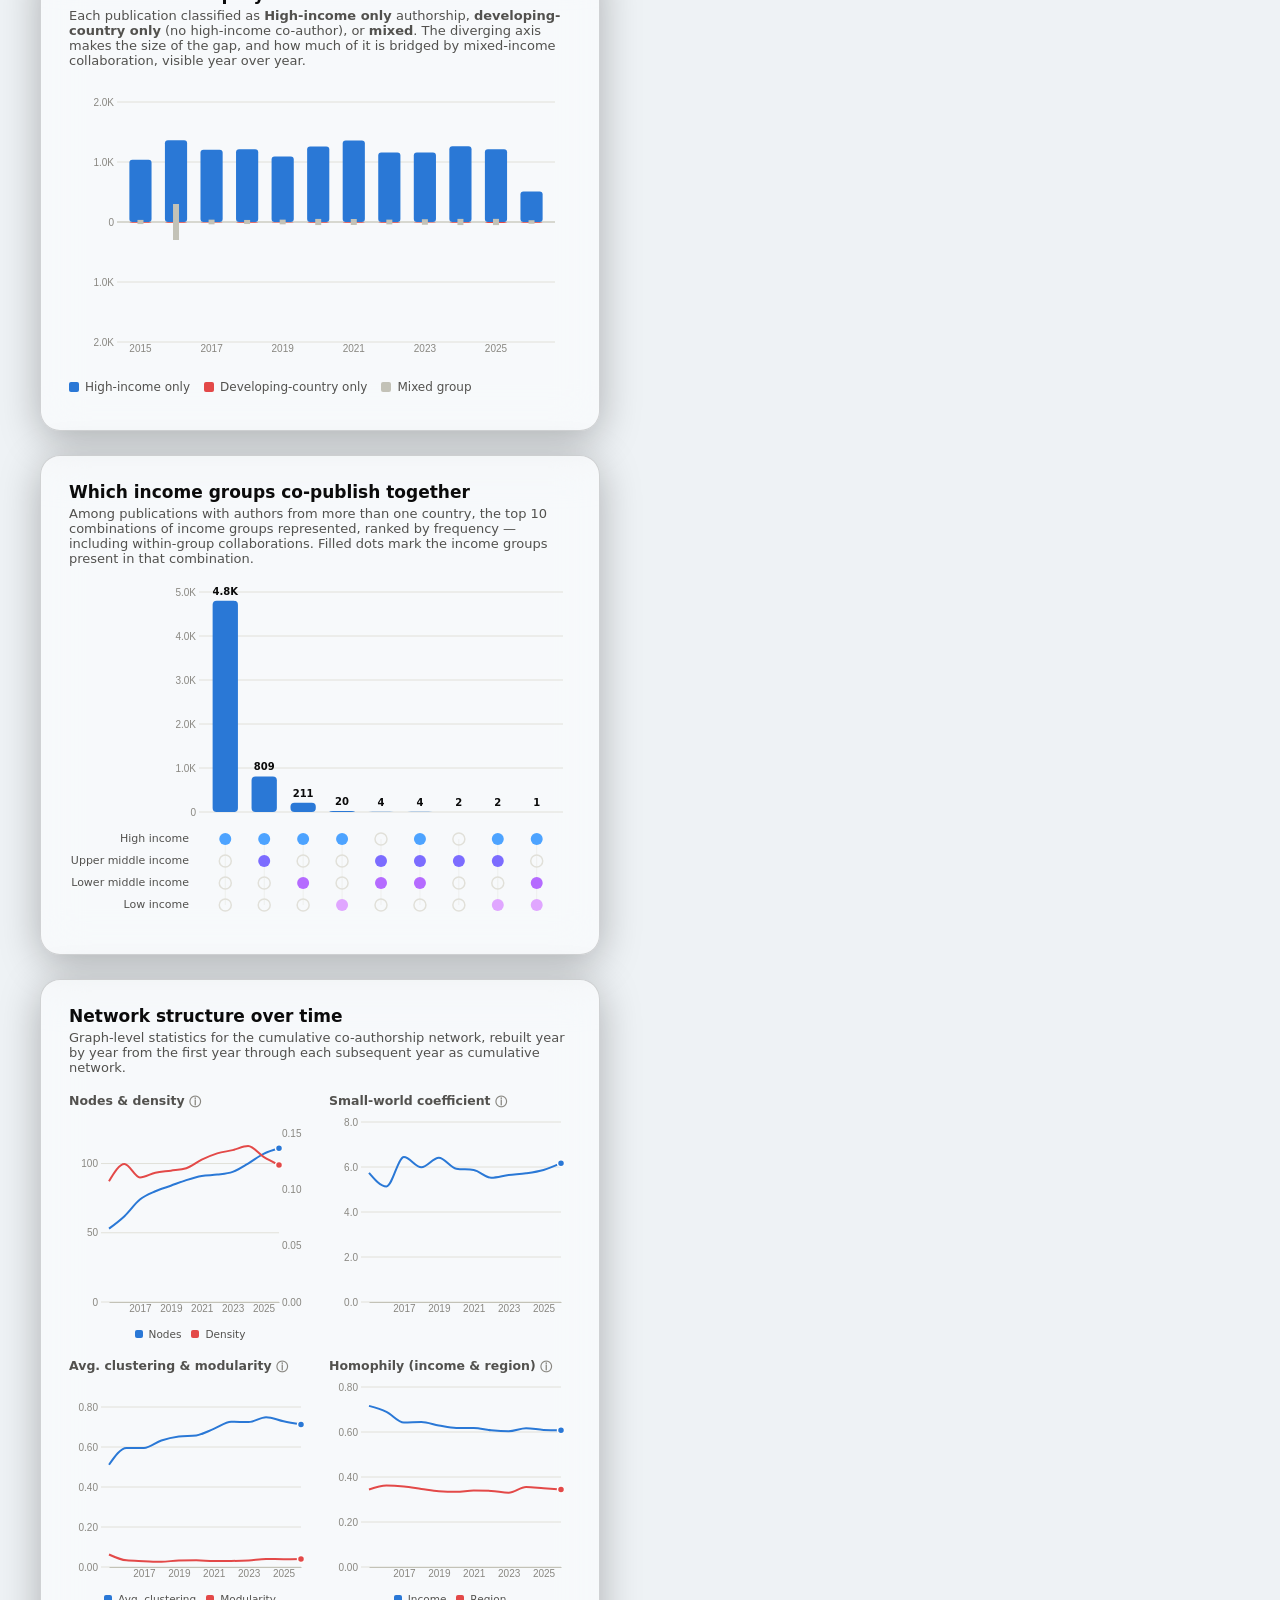
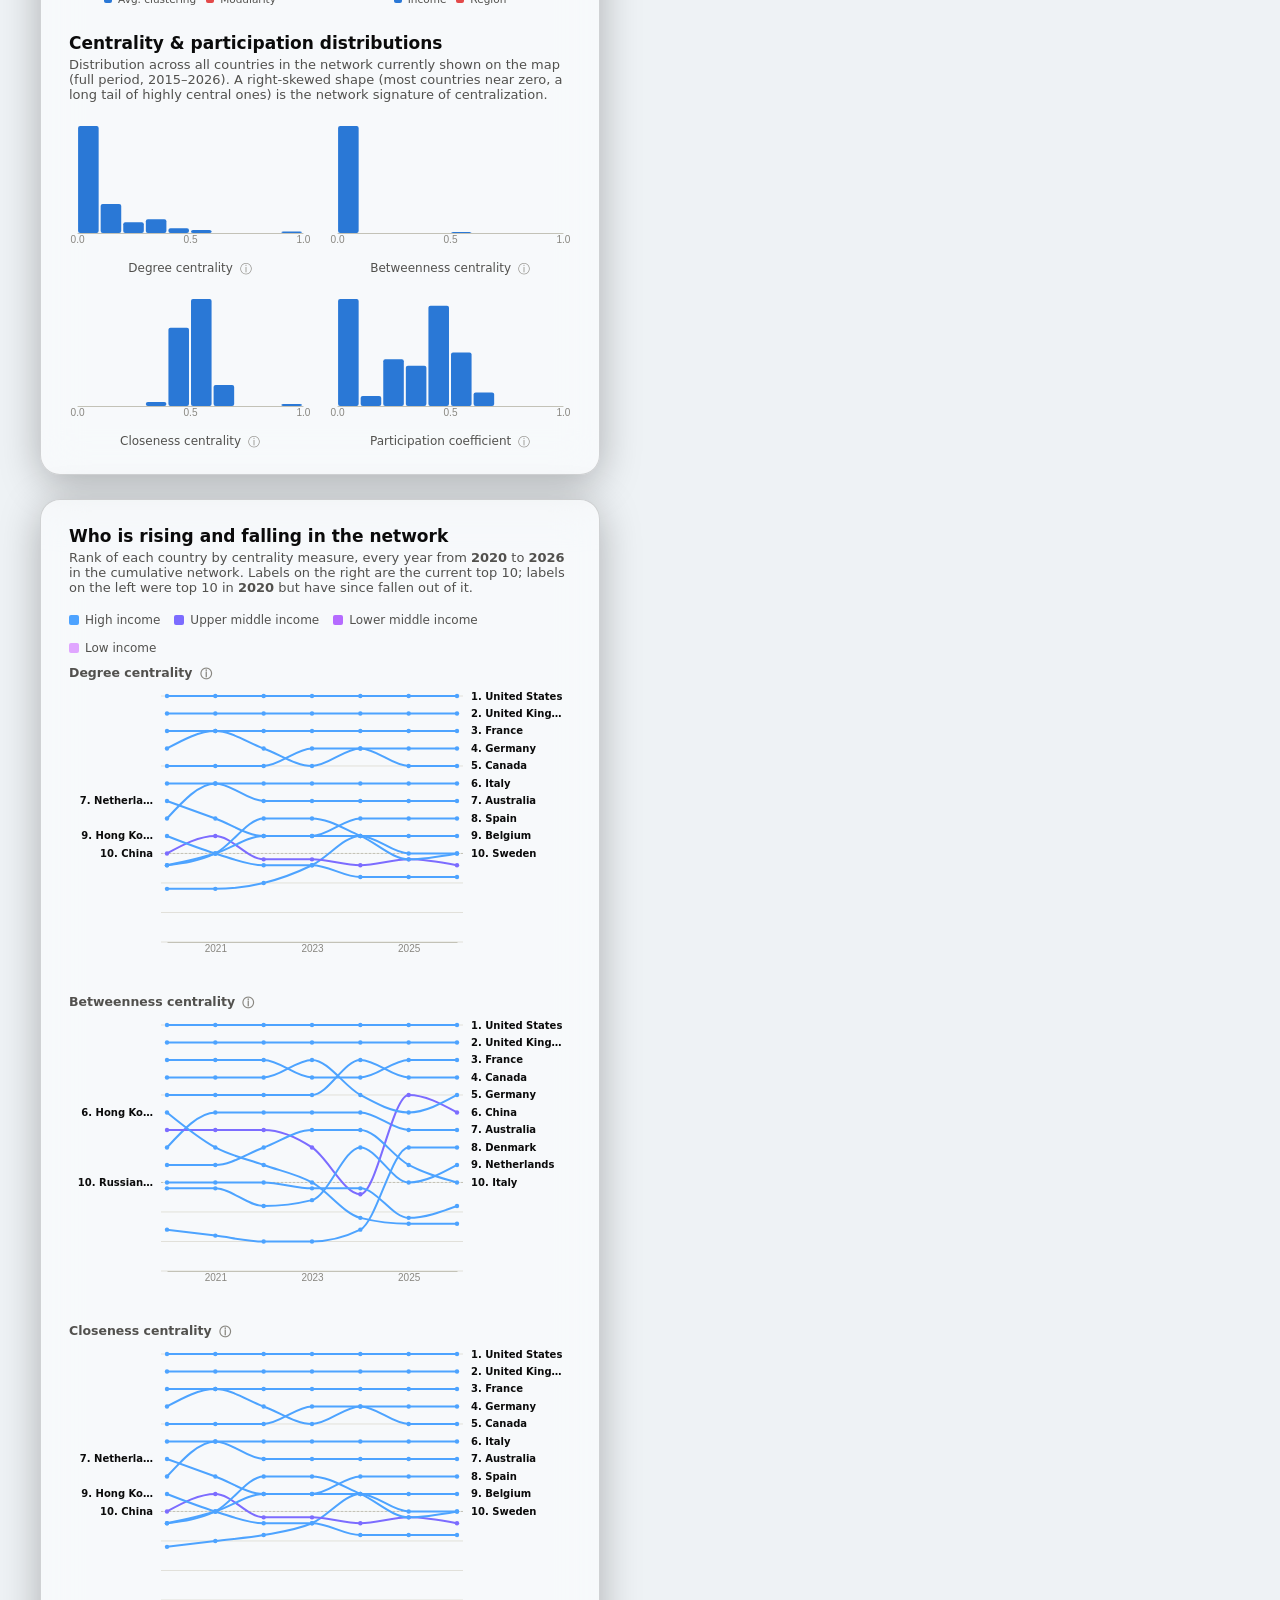
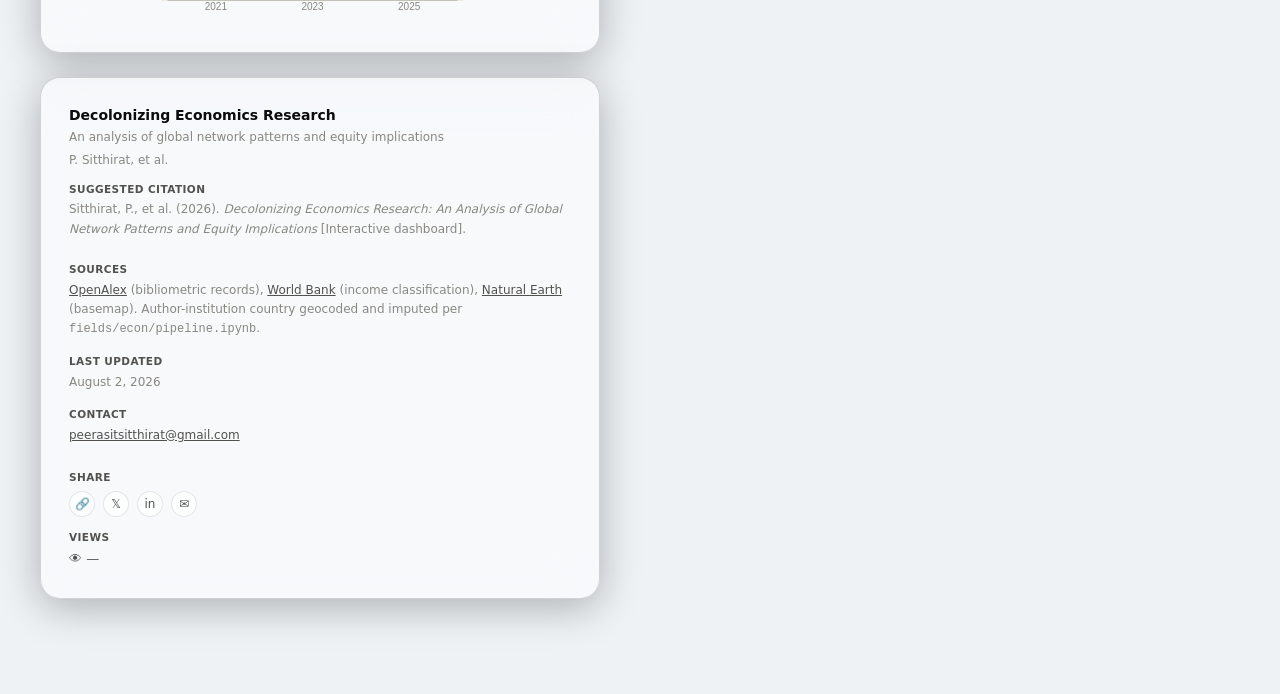
==== commit 2feb894b: "Add hub page share/views + cross-field comparison, fix chart overflow bugs Hub page footer now match" ====
--- a/dashboard/econ/index.html
+++ b/dashboard/econ/index.html
@@ -218,9 +218,11 @@
   </div>
 
   <script src="../shared/vendor/d3.v7.min.js"></script>
+  <script src="../shared/tooltip.js?v=1"></script>
   <script src="../shared/world.js?v=26"></script>
   <script src="data.js?v=26"></script>
-  <script src="../shared/app.js?v=28"></script>
+  <script src="../shared/app.js?v=29"></script>
+  <script src="../shared/share.js?v=1"></script>
 
   <!-- Privacy-friendly page-view tracking: https://www.goatcounter.com -->
   <script data-goatcounter="https://psitthirat.goatcounter.com/count"
--- a/dashboard/shared/style.css
+++ b/dashboard/shared/style.css
@@ -443,6 +443,31 @@
 .ts-legend .legend-item { font-size: 10.5px; }
 .ts-legend .swatch { width: 8px; height: 8px; }
 
+/* Cross-field comparison (hub page) */
+.equity-rows { display: flex; flex-direction: column; gap: 12px; margin-top: 8px; }
+.equity-row { display: flex; align-items: center; gap: 12px; }
+.equity-row .equity-field-label { width: 128px; flex-shrink: 0; font-size: 12.5px; color: var(--text-secondary); }
+.equity-bar {
+  flex: 1;
+  display: flex;
+  gap: 2px;
+  height: 16px;
+  border-radius: 4px;
+  overflow: hidden;
+  background: var(--gridline);
+  cursor: help;
+}
+.equity-bar span { display: block; height: 100%; }
+
+.leaders-columns { display: grid; grid-template-columns: repeat(auto-fit, minmax(180px, 1fr)); gap: 20px; margin-top: 8px; }
+.leaders-col h4 { margin: 0 0 8px; font-size: 12.5px; font-weight: 600; color: var(--text-primary); }
+.leaders-list { list-style: none; margin: 0; padding: 0; display: flex; flex-direction: column; gap: 7px; font-size: 12.5px; }
+.leaders-list li { display: flex; align-items: baseline; gap: 8px; }
+.leaders-list .rank { color: var(--text-muted); width: 14px; flex-shrink: 0; }
+.leaders-list .dot { width: 8px; height: 8px; border-radius: 50%; flex-shrink: 0; }
+.leaders-list .name { flex: 1; color: var(--text-primary); }
+.leaders-list .value { color: var(--text-secondary); font-variant-numeric: tabular-nums; }
+
 .info-icon {
   display: inline-block;
   cursor: help;
@@ -481,6 +506,11 @@
 }
 #tooltip .tt-row > span:first-child { flex-shrink: 0; }
 #tooltip .tt-row > span:last-child { text-align: right; }
+/* Plain wrapping description text (info-icon defs, KPI tooltip lists) --
+   not a flex row, so long text wraps inside max-width instead of
+   overflowing it the way a flex-shrink:0 row would. */
+#tooltip .tt-desc { color: var(--text-secondary); white-space: normal; word-wrap: break-word; }
+#tooltip .tt-desc + .tt-desc { margin-top: 4px; }
 
 #map-legend {
   position: fixed;
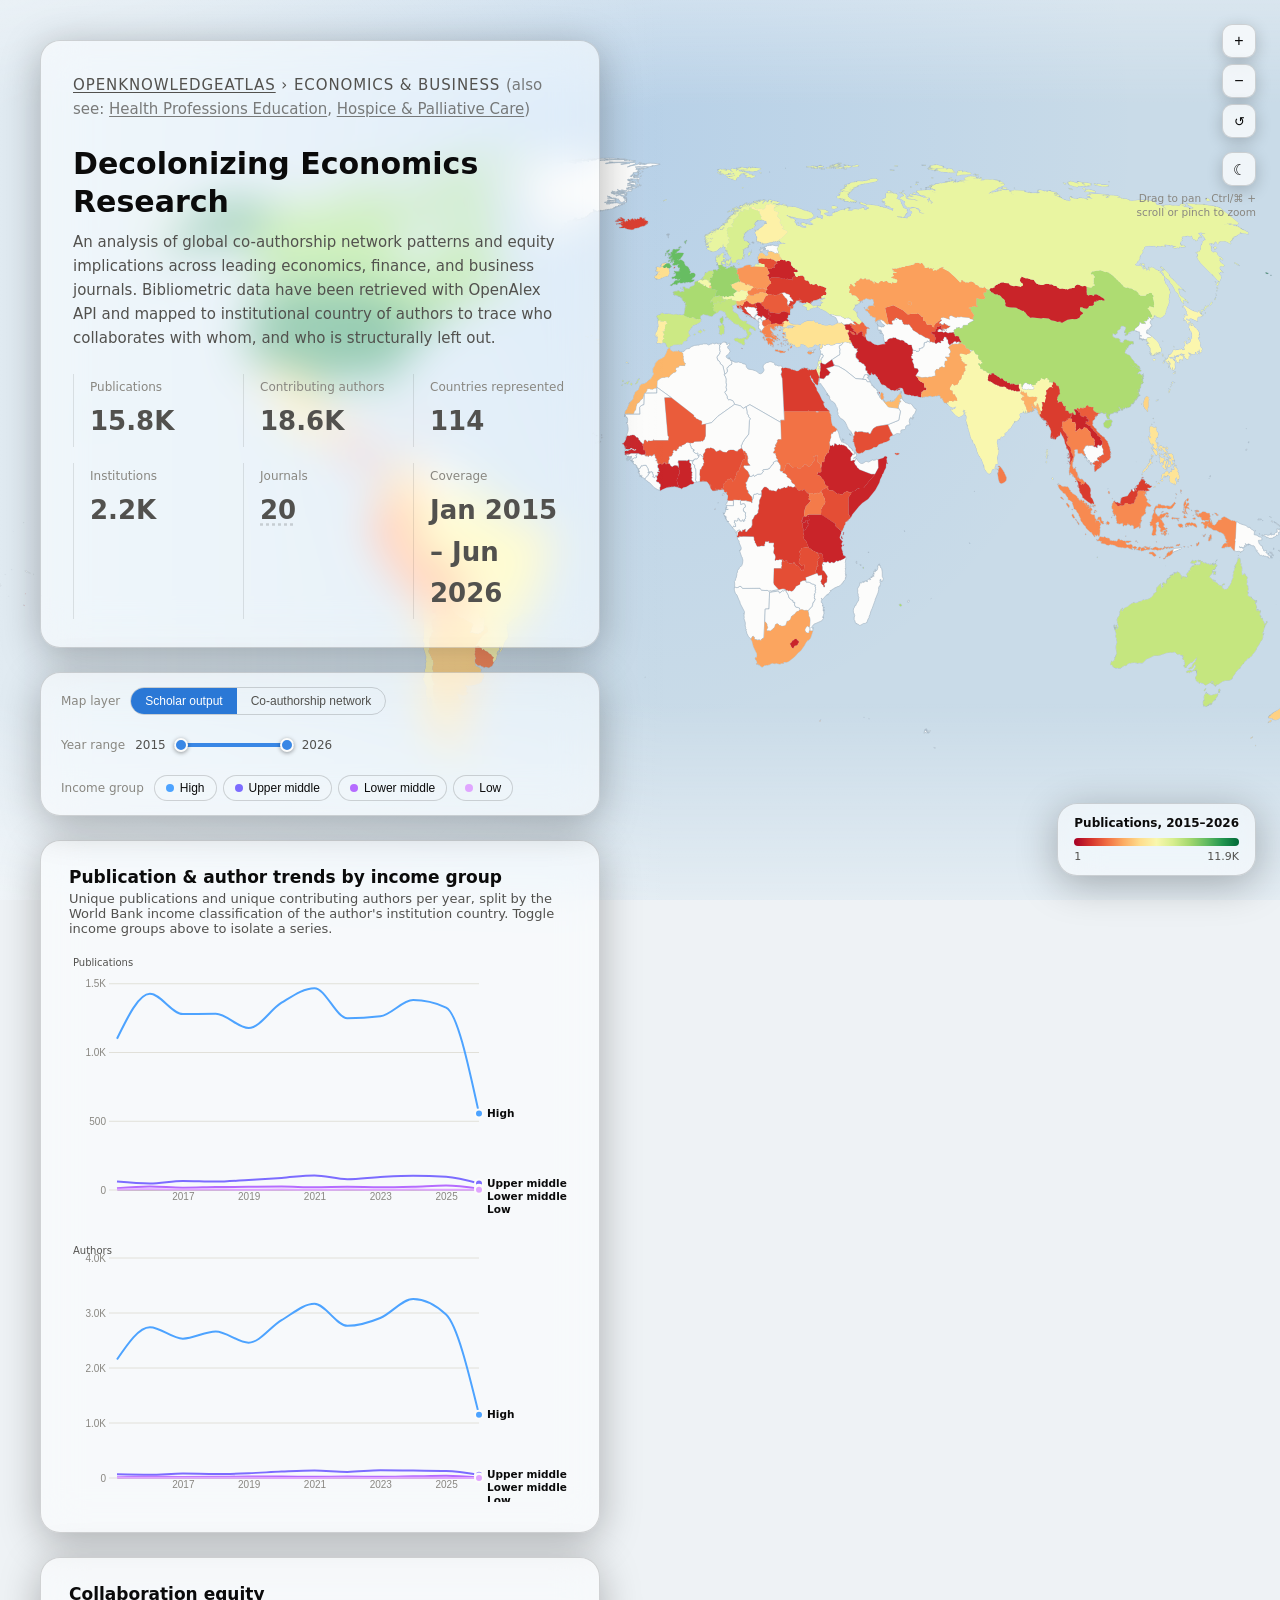
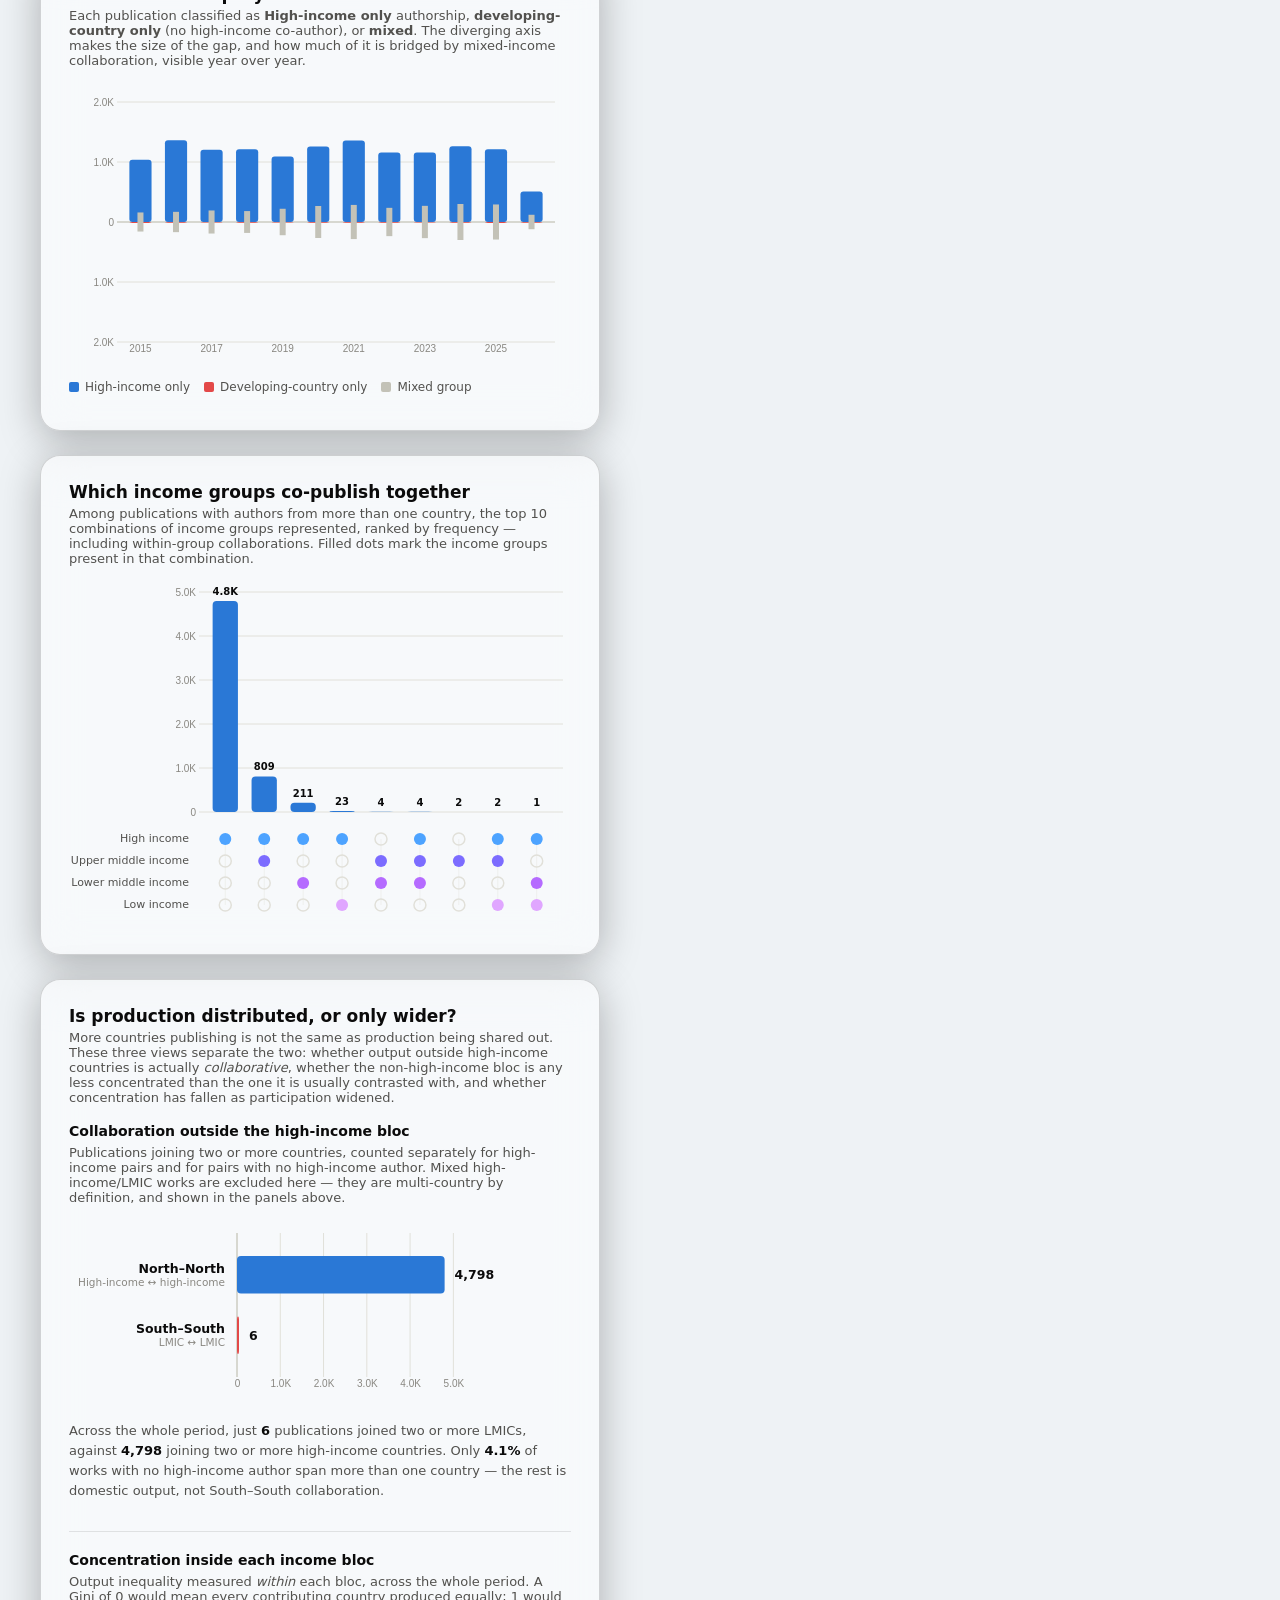
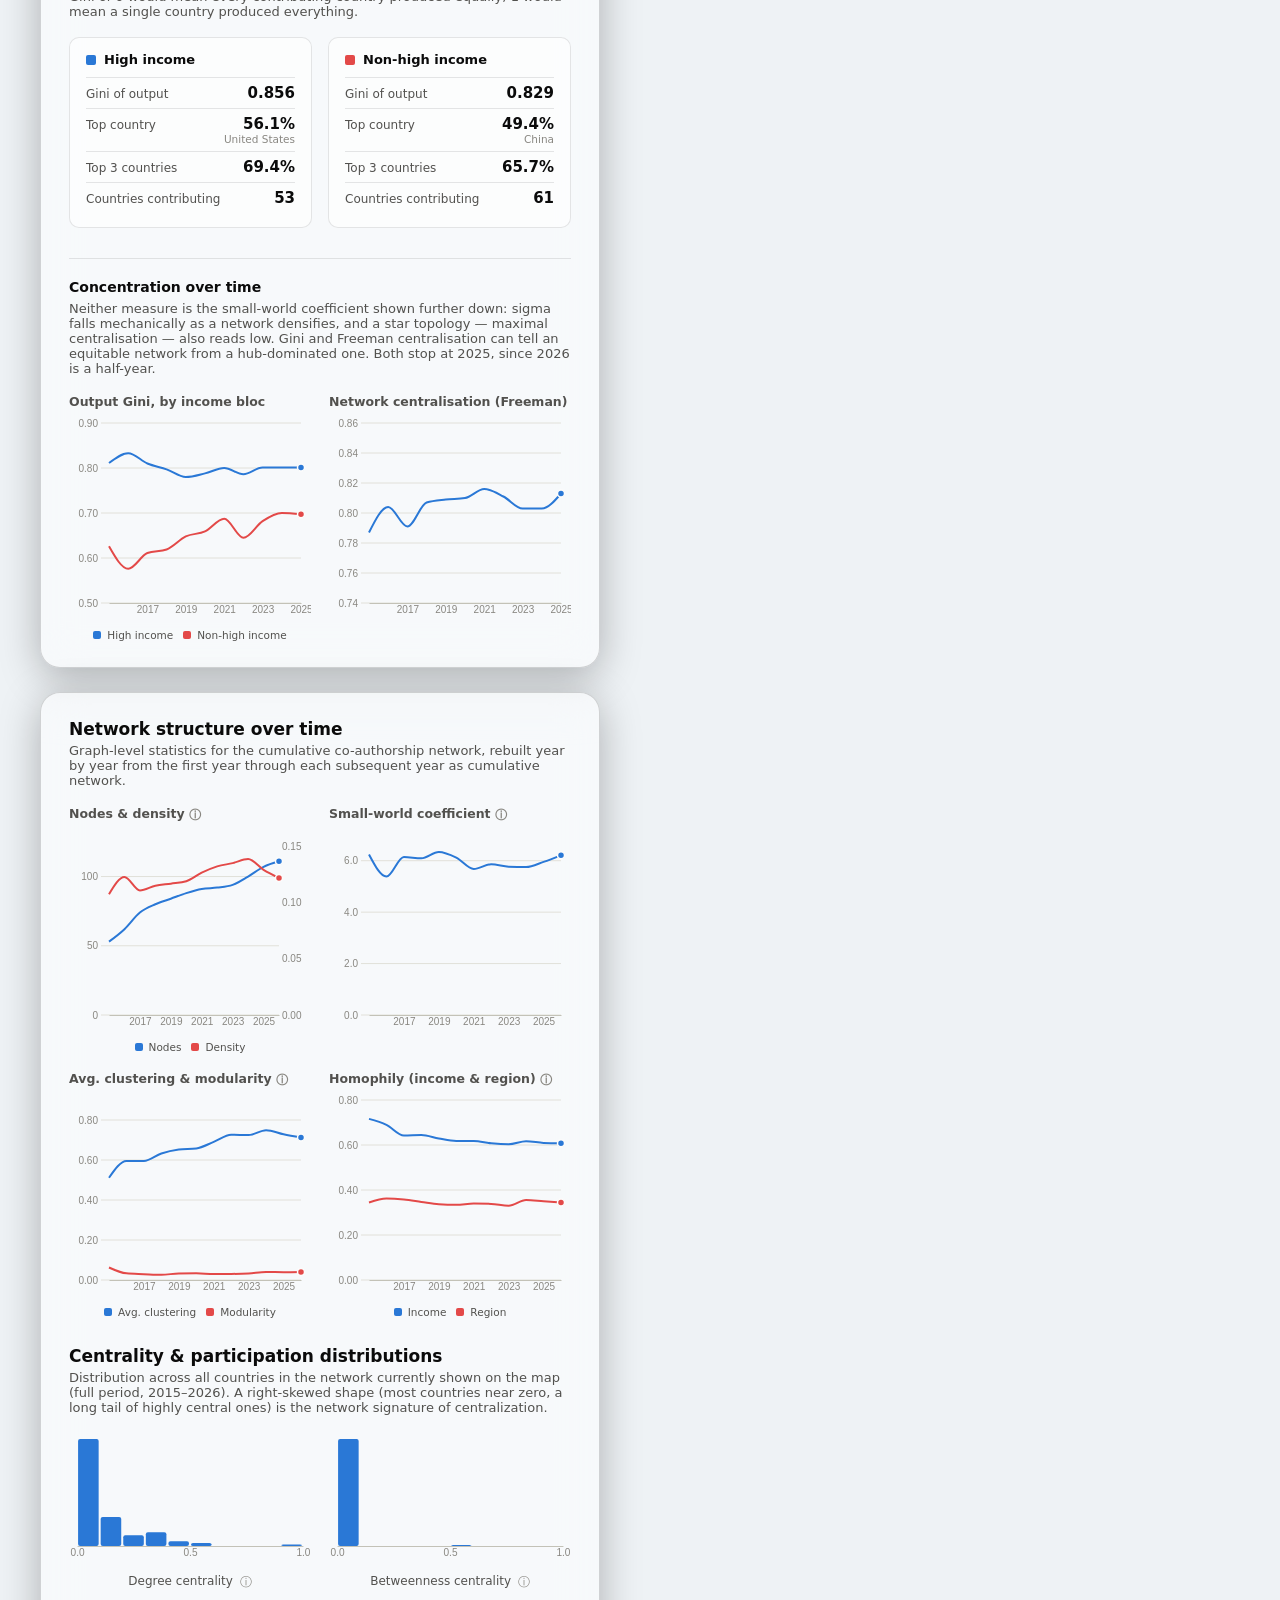
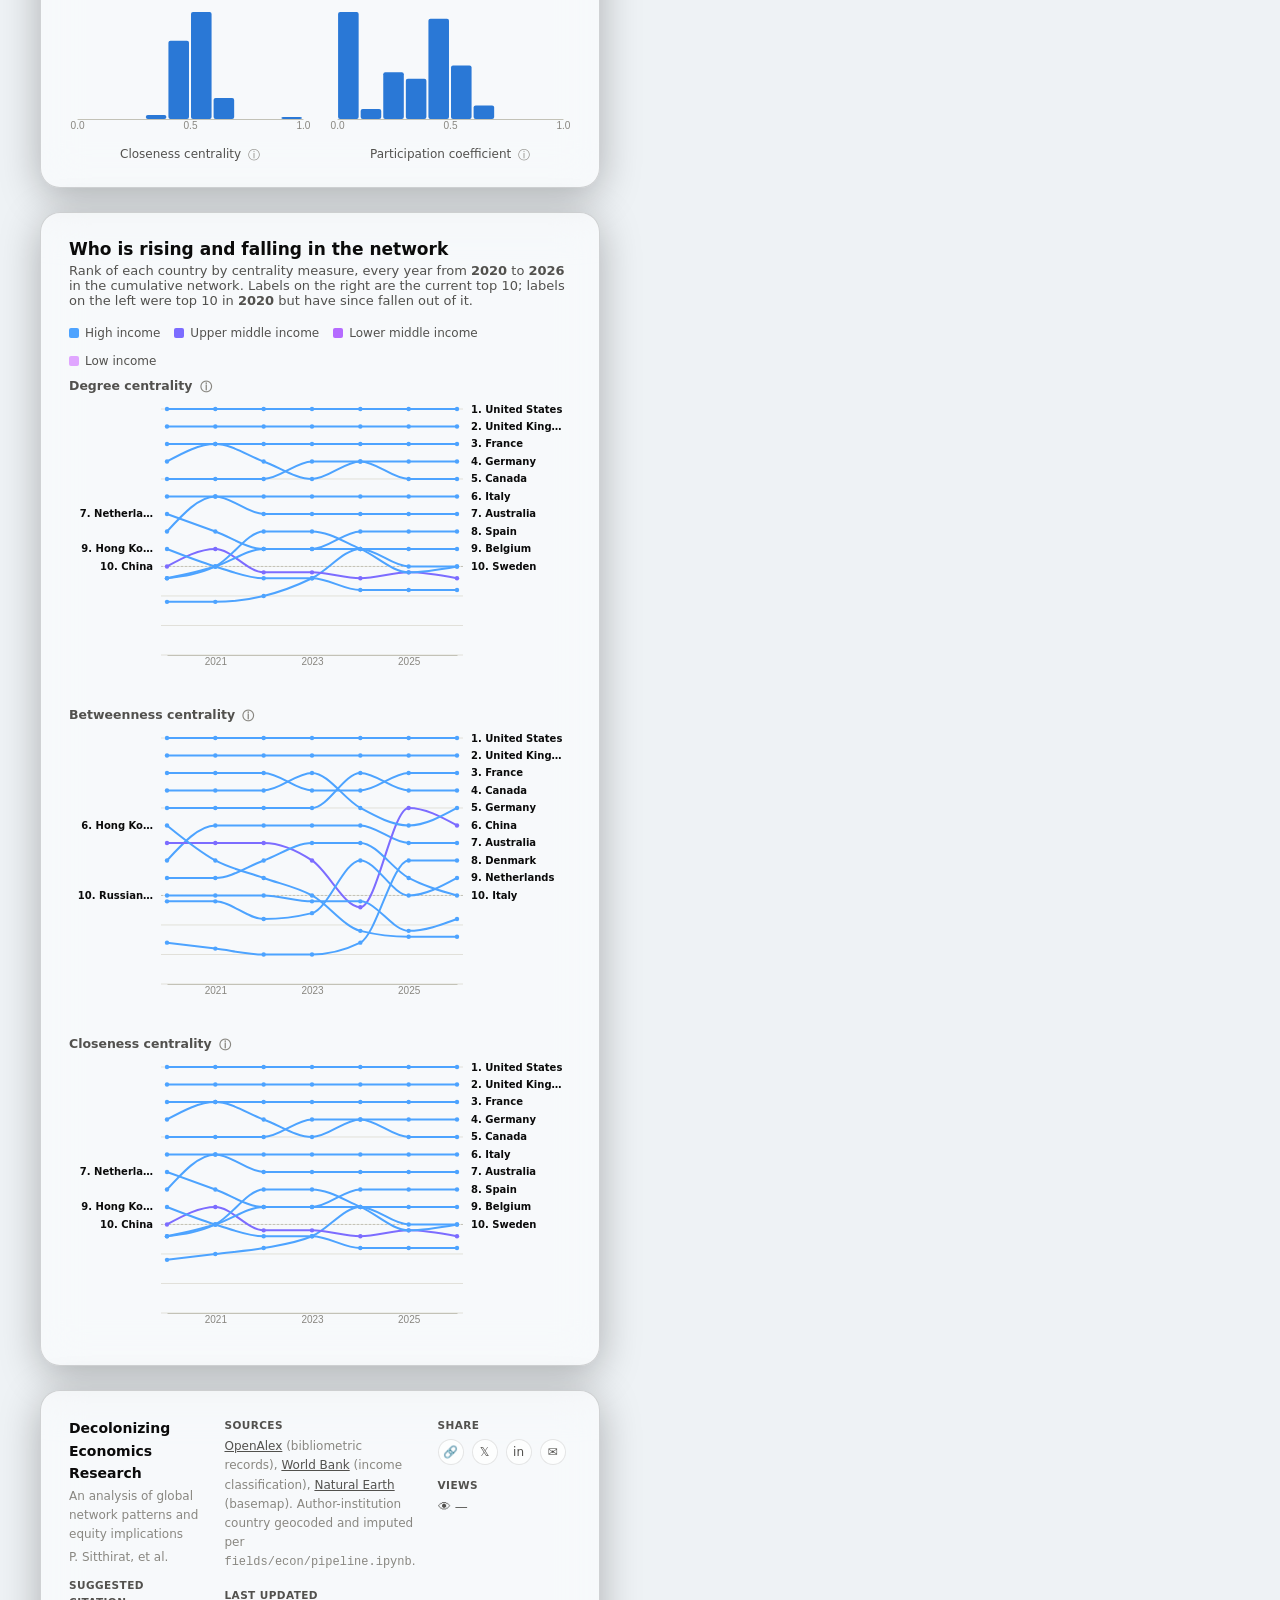
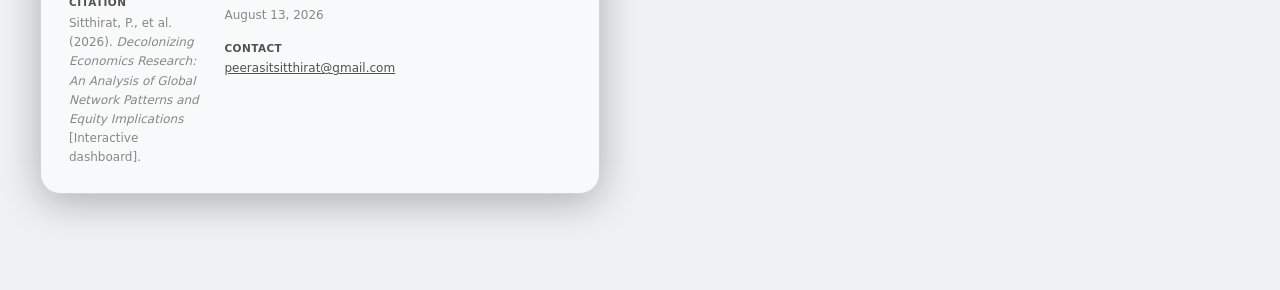
==== commit f3f66f60: "Add concentration panel to every field dashboard Widening participation is not the same as productio" ====
--- a/dashboard/econ/index.html
+++ b/dashboard/econ/index.html
@@ -38,7 +38,7 @@
     } catch (e) {}
   })();
 </script>
-<link rel="stylesheet" href="../shared/style.css?v=27">
+<link rel="stylesheet" href="../shared/style.css?v=29">
 </head>
 <body class="viz-root">
 
@@ -59,7 +59,7 @@
     <header class="glass hero">
       <p class="hero-eyebrow">
         <a href="../">OpenKnowledgeAtlas</a> &rsaquo; Economics &amp; Business
-        <span class="field-switch">(also see: <a href="../meded/">Health Professions Education</a>)</span>
+        <span class="field-switch">(also see: <a href="../meded/">Health Professions Education</a>, <a href="../palli/">Hospice &amp; Palliative Care</a>)</span>
       </p>
       <h1>Decolonizing Economics Research</h1>
       <p>An analysis of global co-authorship network patterns and equity implications across leading economics,
@@ -132,6 +132,44 @@
         income groups represented, ranked by frequency &mdash; including within-group collaborations.
         Filled dots mark the income groups present in that combination.</p>
       <svg id="chart-upset" class="chart" width="100%" height="340"></svg>
+    </section>
+
+    <section class="glass panel" id="panel-concentration">
+      <h2>Is production distributed, or only wider?</h2>
+      <p class="panel-sub">More countries publishing is not the same as production being shared out. These three
+        views separate the two: whether output outside high-income countries is actually <em>collaborative</em>,
+        whether the non-high-income bloc is any less concentrated than the one it is usually contrasted with, and
+        whether concentration has fallen as participation widened.</p>
+
+      <h3 class="sub-head">Collaboration outside the high-income bloc</h3>
+      <p class="panel-sub">Publications joining two or more countries, counted separately for high-income pairs and
+        for pairs with no high-income author. Mixed high-income/LMIC works are excluded here &mdash; they are
+        multi-country by definition, and shown in the panels above.</p>
+      <svg id="chart-topology" class="chart" width="100%" height="180"></svg>
+      <p class="topo-note" id="topology-note"></p>
+
+      <h3 class="sub-head">Concentration inside each income bloc</h3>
+      <p class="panel-sub">Output inequality measured <em>within</em> each bloc, across the whole period. A Gini of 0
+        would mean every contributing country produced equally; 1 would mean a single country produced everything.</p>
+      <div class="bloc-grid" id="bloc-concentration"></div>
+
+      <h3 class="sub-head">Concentration over time</h3>
+      <p class="panel-sub">Neither measure is the small-world coefficient shown further down: sigma falls
+        mechanically as a network densifies, and a star topology &mdash; maximal centralisation &mdash; also reads
+        low. Gini and Freeman centralisation can tell an equitable network from a hub-dominated one. Both stop at
+        2025, since 2026 is a half-year.</p>
+      <div class="small-multiples">
+        <div class="ts-card">
+          <h3>Output Gini, by income bloc</h3>
+          <svg id="chart-ts-gini" class="chart" width="100%" height="210"></svg>
+          <div class="ts-legend" id="ts-legend-gini"></div>
+        </div>
+        <div class="ts-card">
+          <h3>Network centralisation (Freeman)</h3>
+          <svg id="chart-ts-centralisation" class="chart" width="100%" height="210"></svg>
+          <div class="ts-legend" id="ts-legend-centralisation"></div>
+        </div>
+      </div>
     </section>
 
     <section class="glass panel" id="panel-network-stats">
@@ -219,9 +257,9 @@
 
   <script src="../shared/vendor/d3.v7.min.js"></script>
   <script src="../shared/tooltip.js?v=1"></script>
-  <script src="../shared/world.js?v=26"></script>
-  <script src="data.js?v=26"></script>
-  <script src="../shared/app.js?v=29"></script>
+  <script src="../shared/world.js?v=27"></script>
+  <script src="data.js?v=27"></script>
+  <script src="../shared/app.js?v=31"></script>
   <script src="../shared/share.js?v=1"></script>
 
   <!-- Privacy-friendly page-view tracking: https://www.goatcounter.com -->
--- a/dashboard/shared/style.css
+++ b/dashboard/shared/style.css
@@ -53,6 +53,14 @@
   --div-pos: #3987e5;
   --div-neg: #e66767;
   --div-mid: #ffffff;
+
+  /* Categorical slot 3, for a 3rd field on the hub comparison charts
+     (blue=field 1, red=field 2 already reused from --seq-450/--div-neg).
+     Validated via the dataviz skill against both surfaces + the existing
+     blue/red pair (all-pairs CVD + normal-vision floor + contrast) --
+     distinct from --status-good, which stays reserved for state, not
+     series identity. */
+  --cat-3: #008300;
 
   --status-good: #0ca30c;
 
@@ -100,6 +108,8 @@
   --div-neg: #e66767;
   --div-mid: #ffffff;
 
+  --cat-3: #008300;
+
   --status-good: #0ca30c;
 
   --vignette-rgb: 0, 0, 0;
@@ -132,6 +142,8 @@
   --div-neg: #e34948;
   --div-mid: #c3c2b7;
 
+  --cat-3: #008300;
+
   --status-good: #006300;
 
   --vignette-rgb: 255, 255, 255;
@@ -230,8 +242,11 @@
   box-shadow: 0 8px 40px rgba(0,0,0,0.28);
 }
 
-/* Hero */
-.hero { padding: 32px 32px 28px; }
+/* Hero -- capped narrower than #content's own width: on the hub page
+   #content is wide so the data-rich panels (Fields, Across fields) can
+   breathe, but the hero is prose and reads better kept to a narrow
+   measure than stretched into an oversized, mostly-empty glass card. */
+.hero { max-width: 760px; padding: 32px 32px 28px; }
 .hero-eyebrow {
   color: var(--text-secondary);
   font-size: 13px;
@@ -438,12 +453,61 @@
 .sm-card { text-align: center; }
 .sm-card .sm-title { font-size: 12px; color: var(--text-secondary); margin: 6px 0 0; }
 
+/* Sub-heading inside a panel that carries more than one view */
+.panel .sub-head {
+  font-size: 14px; font-weight: 600; color: var(--text-primary);
+  margin: 30px 0 6px; padding-top: 20px;
+  border-top: 1px solid var(--border-hairline);
+}
+.panel .sub-head:first-of-type { margin-top: 6px; padding-top: 0; border-top: 0; }
+
+/* Concentration panel: collaboration topology + within-bloc inequality.
+   Only the palli page mounts these; the styles are harmless elsewhere. */
+.topo-label { fill: var(--text-primary); font-size: 12.5px; font-weight: 600; }
+.topo-sublabel { fill: var(--text-muted); font-size: 10.5px; }
+.topo-value { fill: var(--text-primary); font-size: 12.5px; font-weight: 600; }
+.topo-note {
+  color: var(--text-secondary); font-size: 13px; line-height: 1.55;
+  margin: 14px 0 0; max-width: 78ch;
+}
+.topo-note strong { color: var(--text-primary); }
+
+.bloc-grid { display: grid; grid-template-columns: repeat(auto-fit, minmax(240px, 1fr)); gap: 16px; }
+.bloc-card {
+  border: 1px solid var(--border-hairline);
+  border-radius: 10px;
+  padding: 14px 16px;
+  background: var(--surface-glass);
+}
+.bloc-title {
+  display: flex; align-items: center; gap: 8px;
+  font-size: 13px; font-weight: 600; color: var(--text-primary);
+  margin: 0 0 10px;
+}
+.bloc-title .swatch { width: 10px; height: 10px; border-radius: 2px; flex-shrink: 0; }
+.bloc-metric {
+  display: flex; align-items: baseline; justify-content: space-between; gap: 12px;
+  padding: 6px 0;
+  border-top: 1px solid var(--border-hairline);
+}
+.bloc-metric-label { font-size: 12px; color: var(--text-secondary); }
+.bloc-metric-value {
+  font-size: 15px; font-weight: 600; color: var(--text-primary);
+  font-variant-numeric: tabular-nums; text-align: right;
+}
+.bloc-metric-sub { display: block; font-size: 10.5px; font-weight: 400; color: var(--text-muted); }
+
 .ts-card h3 { font-size: 12.5px; font-weight: 600; color: var(--text-secondary); margin: 0 0 4px; text-align: left; }
 .ts-legend { display: flex; flex-wrap: wrap; gap: 10px; justify-content: center; margin-top: 2px; }
 .ts-legend .legend-item { font-size: 10.5px; }
 .ts-legend .swatch { width: 8px; height: 8px; }
 
-/* Cross-field comparison (hub page) */
+/* Cross-field comparison (hub page) -- the richest chart (evolution over
+   time) gets the full-width top row; the two snapshot summaries share the
+   row below it, side by side rather than stacked in a single narrow column. */
+.compare-layout { display: flex; flex-direction: column; gap: 24px; }
+.compare-bottom { display: grid; grid-template-columns: repeat(auto-fit, minmax(280px, 1fr)); gap: 24px; }
+
 .equity-rows { display: flex; flex-direction: column; gap: 12px; margin-top: 8px; }
 .equity-row { display: flex; align-items: center; gap: 12px; }
 .equity-row .equity-field-label { width: 128px; flex-shrink: 0; font-size: 12.5px; color: var(--text-secondary); }
@@ -583,6 +647,12 @@
   display: grid;
   grid-template-columns: 1fr;
   gap: 22px;
+}
+/* Field pages stay in a narrow column below this, so this only fires on
+   the hub page's wide #content -- 3 footer-col children side by side
+   instead of stacked. */
+@media (min-width: 900px) {
+  footer.glass:has(.footer-col:nth-child(3)) { grid-template-columns: repeat(3, 1fr); }
 }
 footer.glass a { color: var(--text-secondary); }
 footer.glass a:hover { color: var(--text-primary); }
